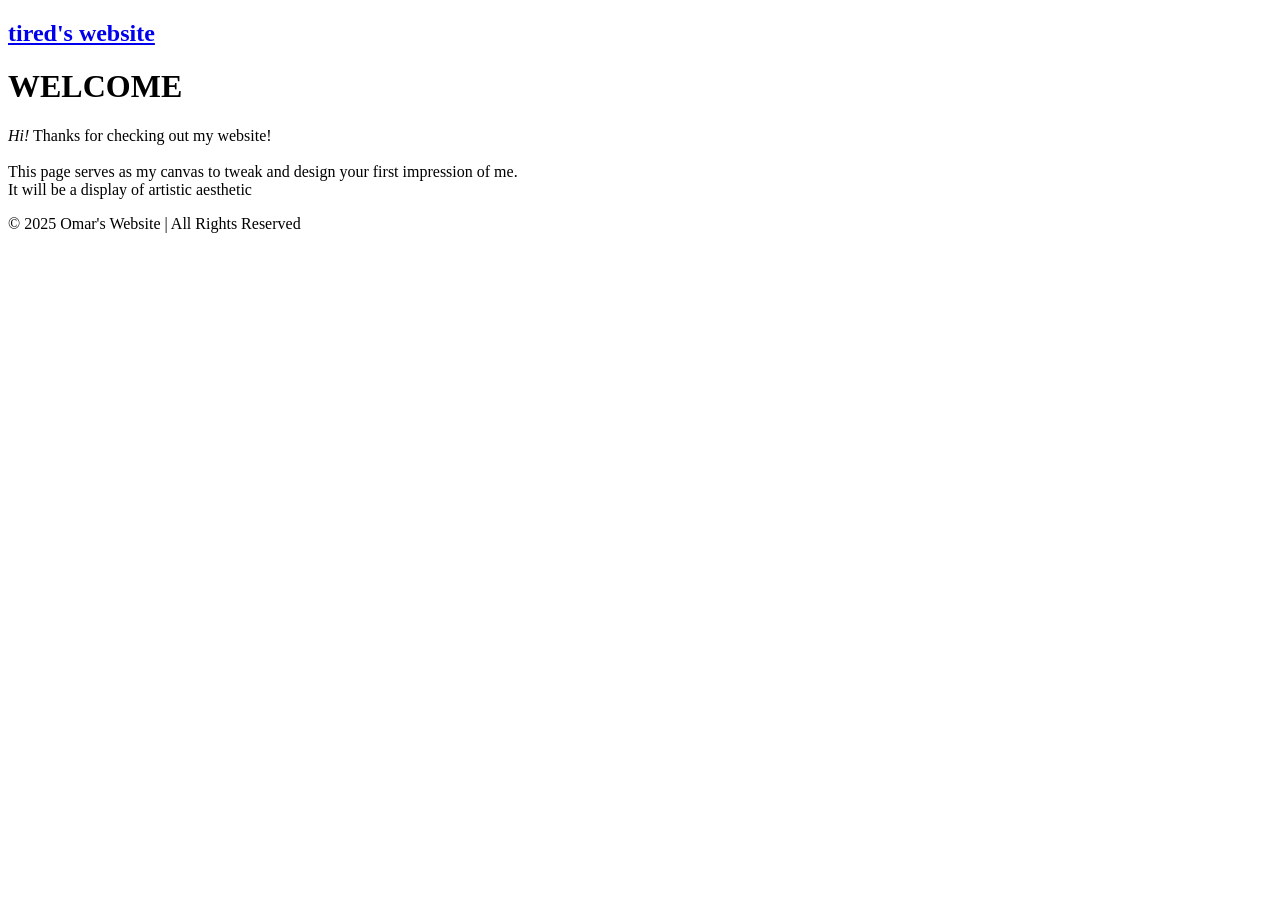
==== index.html @ a3e91f22 "feat: add link to index.html" ====
<!DOCTYPE html>
<html lang="en">
<head>
    <meta charset="UTF-8">
    <meta name="viewport" content="width=device-width, initial-scale=1.0">
    <title>Omar's Website</title>
</head>
<body>
    <nav class="navbar">
        <h1 class="logo">
            <a href="index.html">tired's website</a>
        </h1>
    </nav>
    <main>
        <h1 class="page-title">WELCOME</h1>
        <div class="about">
            <div class="about-image"></div>
            <div class="about-text">
                <p>
                    <em>Hi!</em> Thanks for checking out my website! <br><br>
                    This page serves as my canvas to tweak and design your first impression of me. <br>
                    It will be a display of artistic aesthetic
                </p>
            </div>
        </div>
        <section></section>
        <section></section>
        <section></section>
        <section></section>
        <section></section>
    </main>
    <footer class="footer">
        © 2025 Omar's Website | All Rights Reserved
    </footer>
</body>
</html>
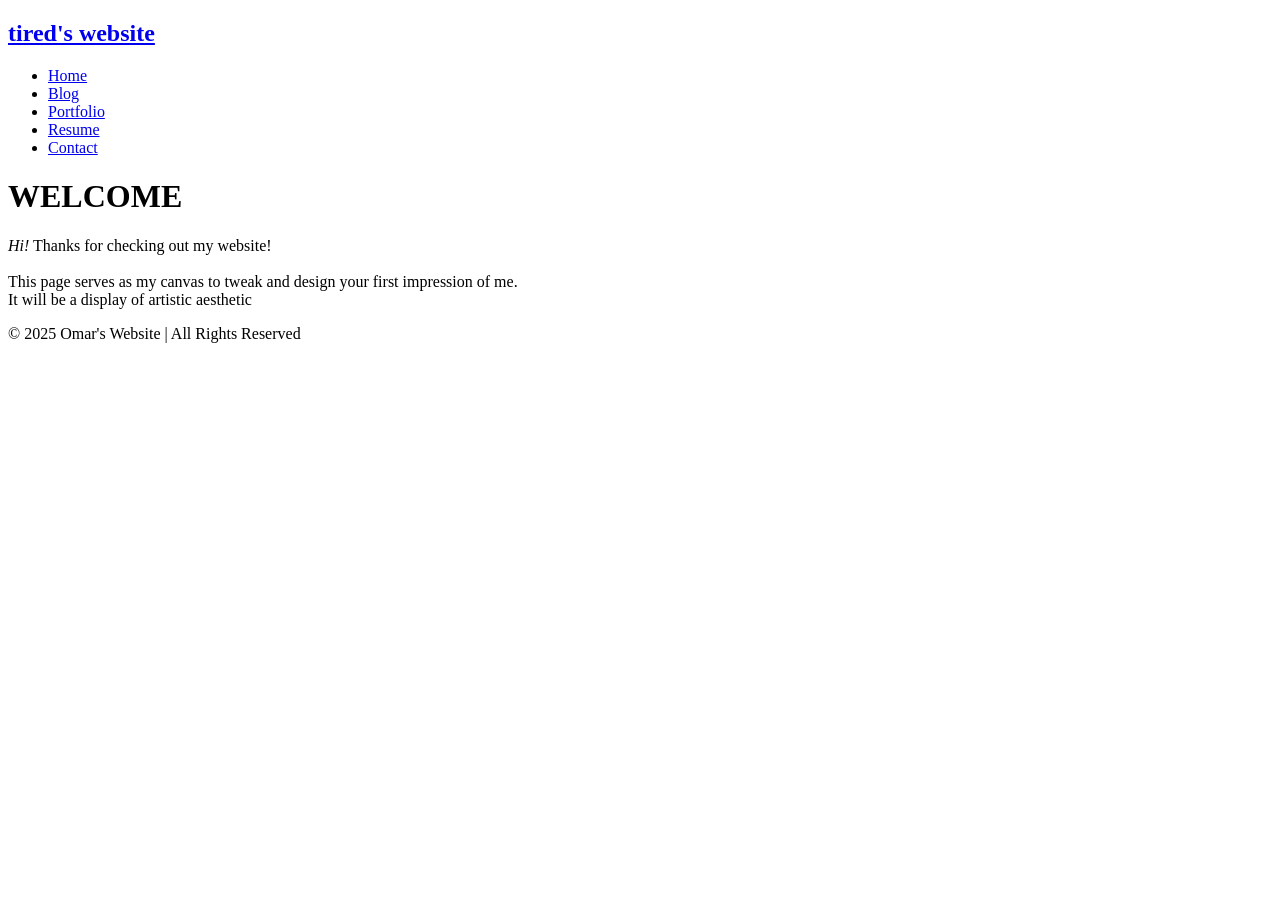
==== commit 4c3fafb3: "feat: add navbar links" ====
--- a/index.html
+++ b/index.html
@@ -10,6 +10,13 @@
         <h1 class="logo">
             <a href="index.html">tired's website</a>
         </h1>
+        <ul class="nav-list">
+            <li><a href="index.html">Home</a></li>
+            <li><a href="blog.html">Blog</a></li>
+            <li><a href="portfolio.html">Portfolio</a></li>
+            <li><a href="resume.html">Resume</a></li>
+            <li><a href="contact.html">Contact</a></li>
+        </ul>
     </nav>
     <main>
         <h1 class="page-title">WELCOME</h1>
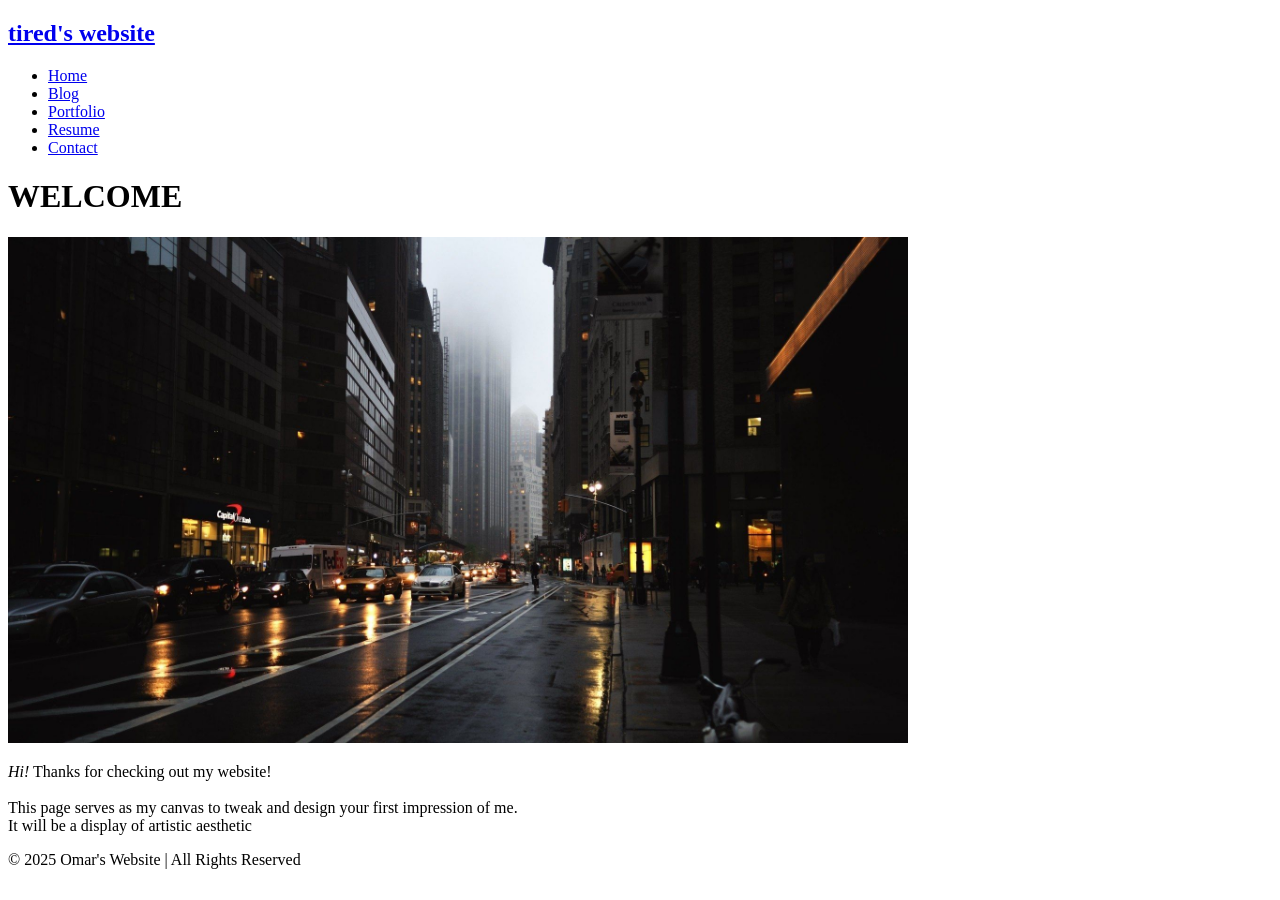
==== commit 82732632: "feat: added image" ====
--- a/index.html
+++ b/index.html
@@ -21,7 +21,9 @@
     <main>
         <h1 class="page-title">WELCOME</h1>
         <div class="about">
-            <div class="about-image"></div>
+            <div class="about-image">
+                <img src="images/about.jpg" alt="city wallpaper image" width="900">
+            </div>
             <div class="about-text">
                 <p>
                     <em>Hi!</em> Thanks for checking out my website! <br><br>
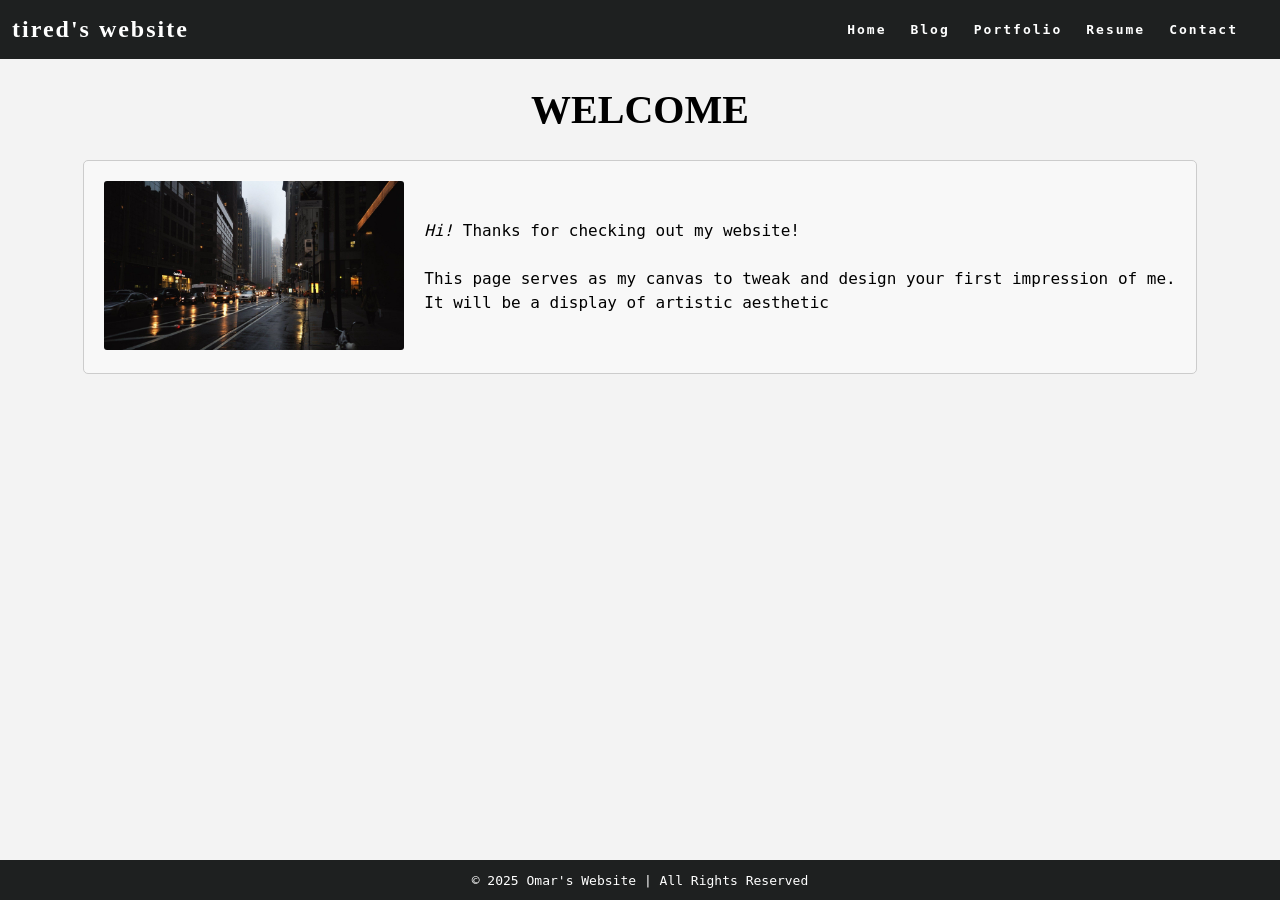
==== commit 7e2c5725: "feat: add CSS styling" ====
--- a/index.html
+++ b/index.html
@@ -4,6 +4,7 @@
     <meta charset="UTF-8">
     <meta name="viewport" content="width=device-width, initial-scale=1.0">
     <title>Omar's Website</title>
+    <link rel="stylesheet" href="styles.css">
 </head>
 <body>
     <nav class="navbar">
@@ -22,7 +23,7 @@
         <h1 class="page-title">WELCOME</h1>
         <div class="about">
             <div class="about-image">
-                <img src="images/about.jpg" alt="city wallpaper image" width="900">
+                <img src="src/about.jpg" alt="city wallpaper image" width="900">
             </div>
             <div class="about-text">
                 <p>
--- a/styles.css
+++ b/styles.css
@@ -0,0 +1,264 @@
+:root {
+  /* variables */
+  --cg-black: rgb(30, 32, 32);
+  --cg-blue: rgb(36, 94, 255);
+  --cg-grey: rgb(243, 243, 243);
+  --cg-white: rgb(255, 255, 255);
+}
+
+html {
+  height: 100%;
+}
+
+body {
+  background: var(--cg-grey);
+  position: relative;
+  min-height: 100vh;
+  padding: 0;
+  margin: 0;
+  font-family: monospace;
+}
+
+/* CSS for navigation */
+
+.navbar {
+  position: -webkit-sticky;
+  position: sticky;
+  top: 0;
+  width: 100%;
+  height: 7%;
+  z-index: 10;
+
+  display: flex;
+  justify-content: space-between;
+  align-items: center;
+  text-align: center;
+
+  background-color: var(--cg-black);
+  color: var(--cg-white);
+  padding: 0px 0px;
+
+  /* Debug border */
+  /* border: solid red; */
+}
+
+.nav-list {
+  display: flex;
+  flex-direction: row;
+  position: relative;
+  right: 30px;
+  list-style: none;
+
+  /* Debug border */
+  /* border: solid blue; */
+}
+
+.navbar a {
+  color: var(--cg-white);
+  font-weight: bold;
+  margin: 0 12px;
+  text-decoration: none;
+  letter-spacing: 2px;
+
+  font-family: monospace;
+}
+
+.navbar a:hover {
+  color: var(--cg-blue);
+  text-decoration: underline;
+}
+
+.navbar a:active {
+  color: var(--cg-blue);
+}
+
+.logo a {
+  font-family: Georgia;
+}
+
+.logo a:hover {
+  text-decoration: None;
+}
+
+main {
+  padding: 0 20px 40px 20px;
+  display: flex;
+  flex-direction: column;
+  justify-content: center;
+  align-items: center;
+}
+
+.page-title {
+  display: flex;
+  justify-content: center;
+  font-size: 40px;
+  font-family: Georgia;
+}
+
+/* CSS for portfolio grid */
+
+.project {
+  display: flex;
+  flex-direction: row;
+  max-width: 100%;
+  margin: 1em 0 2em 0;
+
+  /* Debug border */
+  /* border: 2px solid blue; */
+}
+
+.item-link {
+  width: 70%;
+
+  /* Debug border */
+  /* border: 2px solid red; */
+}
+
+.project-image {
+  object-fit: cover;
+  width: 100%;
+  height: 500px;
+  flex-basis: 50px;
+  flex-grow: 2;
+
+  /* Debug border */
+  /* border: 2px solid black; */
+}
+
+.project-details {
+  display: flex;
+  background-color: var(--cg-white);
+  width: 30%;
+  height: 500px;
+  flex-shrink: 1;
+  padding: 0 20px;
+  margin: 0px;
+  line-height: 1.5;
+  overflow: scroll;
+
+  flex-direction: column;
+  text-align: center;
+  justify-content: center;
+
+  /* Debug border */
+  /* border: 2px solid green; */
+}
+
+.project-details a {
+  color: var(--cg-black);
+  text-decoration: none;
+  font-weight: bold;
+  letter-spacing: 1px;
+}
+
+.project-details a:hover {
+  color: var(--cg-blue);
+  text-decoration: underline;
+}
+
+.project-details {
+  font-weight: lighter;
+}
+
+.project-name {
+  font-weight: bold;
+  font-size: 20px;
+}
+
+/* CSS for home page */
+
+.about {
+  display: flex;
+  align-items: center;
+  justify-content: space-between;
+  padding: 20px;
+  background-color: #f8f8f8;
+  border: 1px solid #ccc;
+  border-radius: 5px;
+  /* box-shadow: 0 0 10px rgba(0, 0, 0, 0.1); */
+}
+
+.about-image img {
+  max-width: 300px;
+  border-radius: 3px;
+  /* box-shadow: 0 0 10px rgba(0, 0, 0, 0.2); */
+}
+
+.about-text {
+  flex: 1;
+  margin-left: 20px;
+}
+
+.about-text h2 {
+  font-size: 24px;
+  margin-bottom: 10px;
+}
+
+.about-text p {
+  font-size: 16px;
+  line-height: 1.5;
+}
+
+/* CSS for resume page */
+
+.button {
+  background-color: var(--cg-black);
+  border: none;
+  color: var(--cg-white);
+
+  font-family: monospace;
+
+  padding: 5px 7px;
+  text-align: center;
+
+  border-radius: 2px;
+}
+
+.button:hover {
+  background-color: var(--cg-blue);
+}
+
+.resume h2 {
+  font-family: Georgia;
+}
+
+/* CSS for contact form */
+
+label {
+  display: block;
+  margin-bottom: 8px;
+  font-family: Georgia;
+  font-weight: bold;
+}
+
+input[type="text"],
+input[type="email"],
+textarea {
+  width: 100%;
+  padding: 10px;
+  margin-bottom: 15px;
+  border: 1px solid #ccc;
+  border-radius: 4px;
+  font-size: 16px;
+  resize: none;
+}
+
+/* Add some spacing to the form */
+form {
+  width: 500px;
+  margin: 0 auto;
+}
+
+/* CSS for footer */
+
+.footer {
+  display: flex;
+  justify-content: center;
+  align-items: center;
+  background-color: var(--cg-black);
+  color: var(--cg-white);
+  position: absolute;
+  bottom: 0;
+  width: 100%;
+  height: 2.5rem;
+}
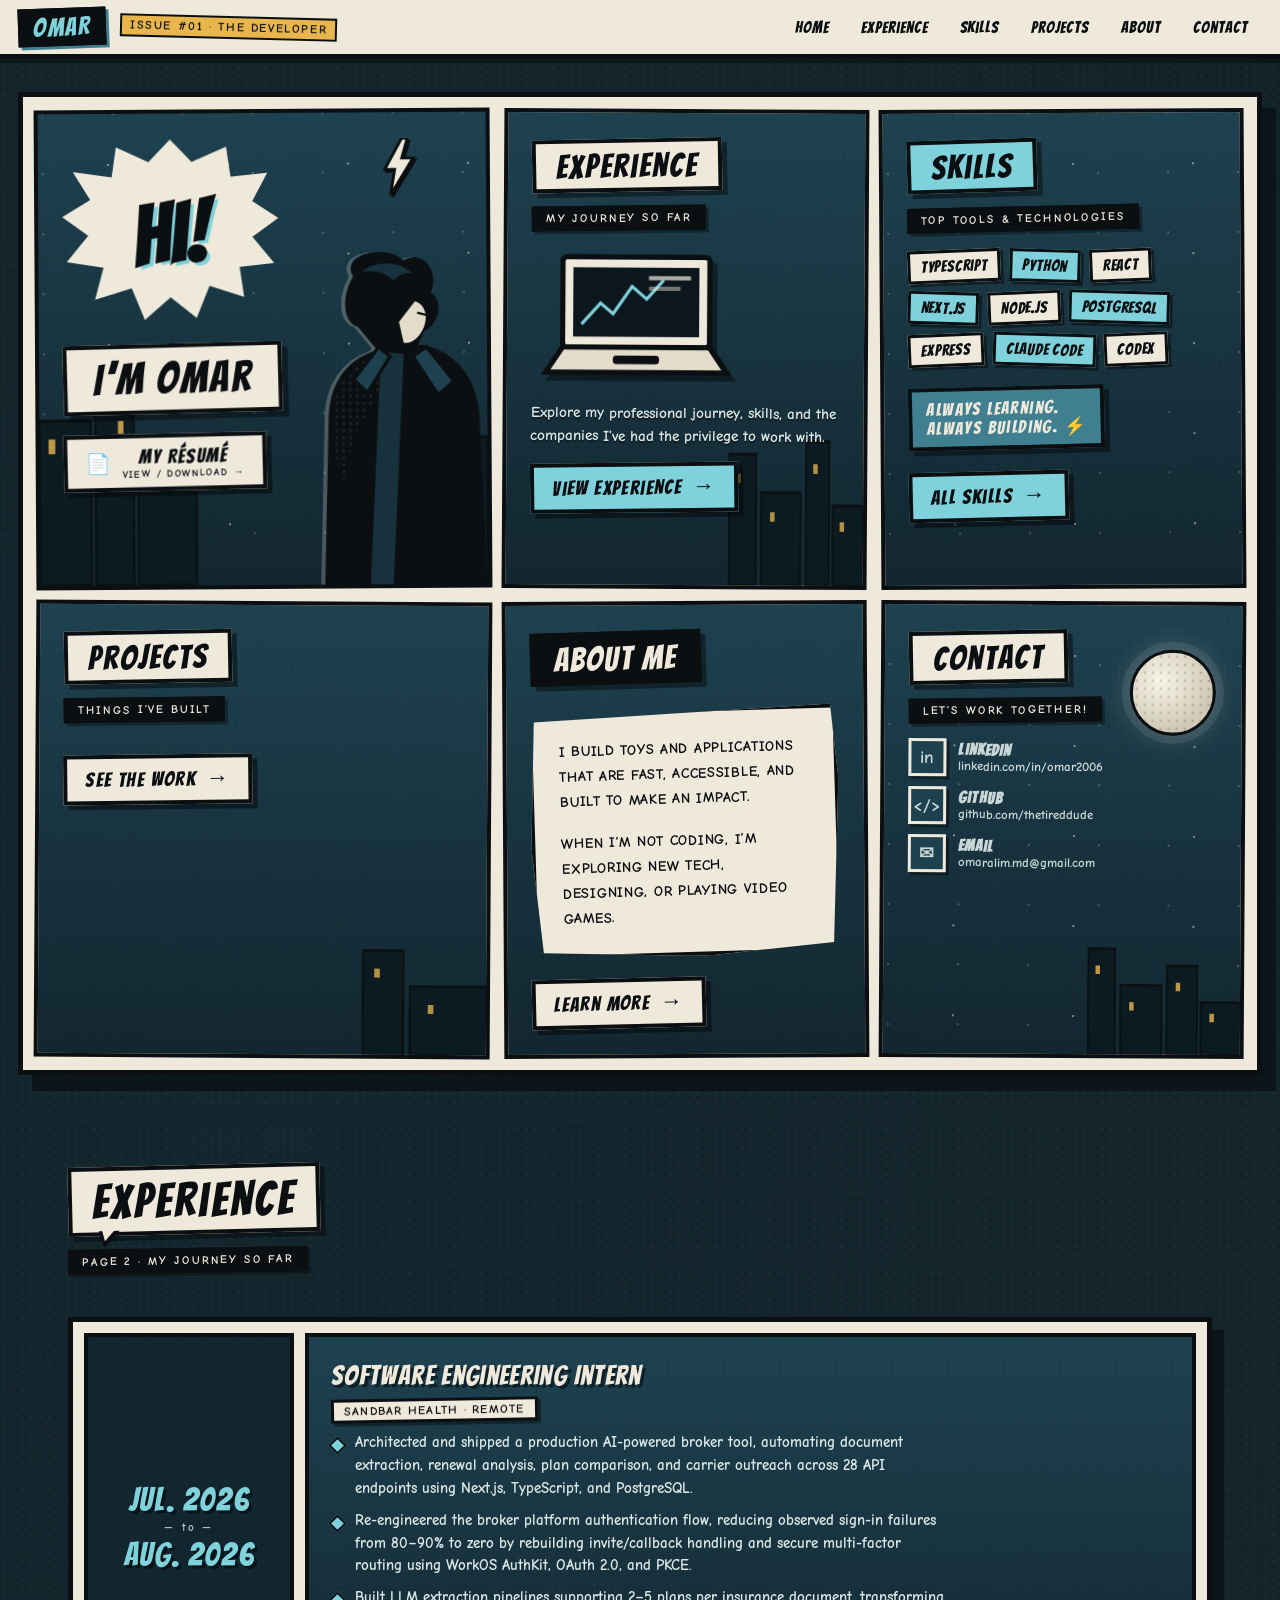
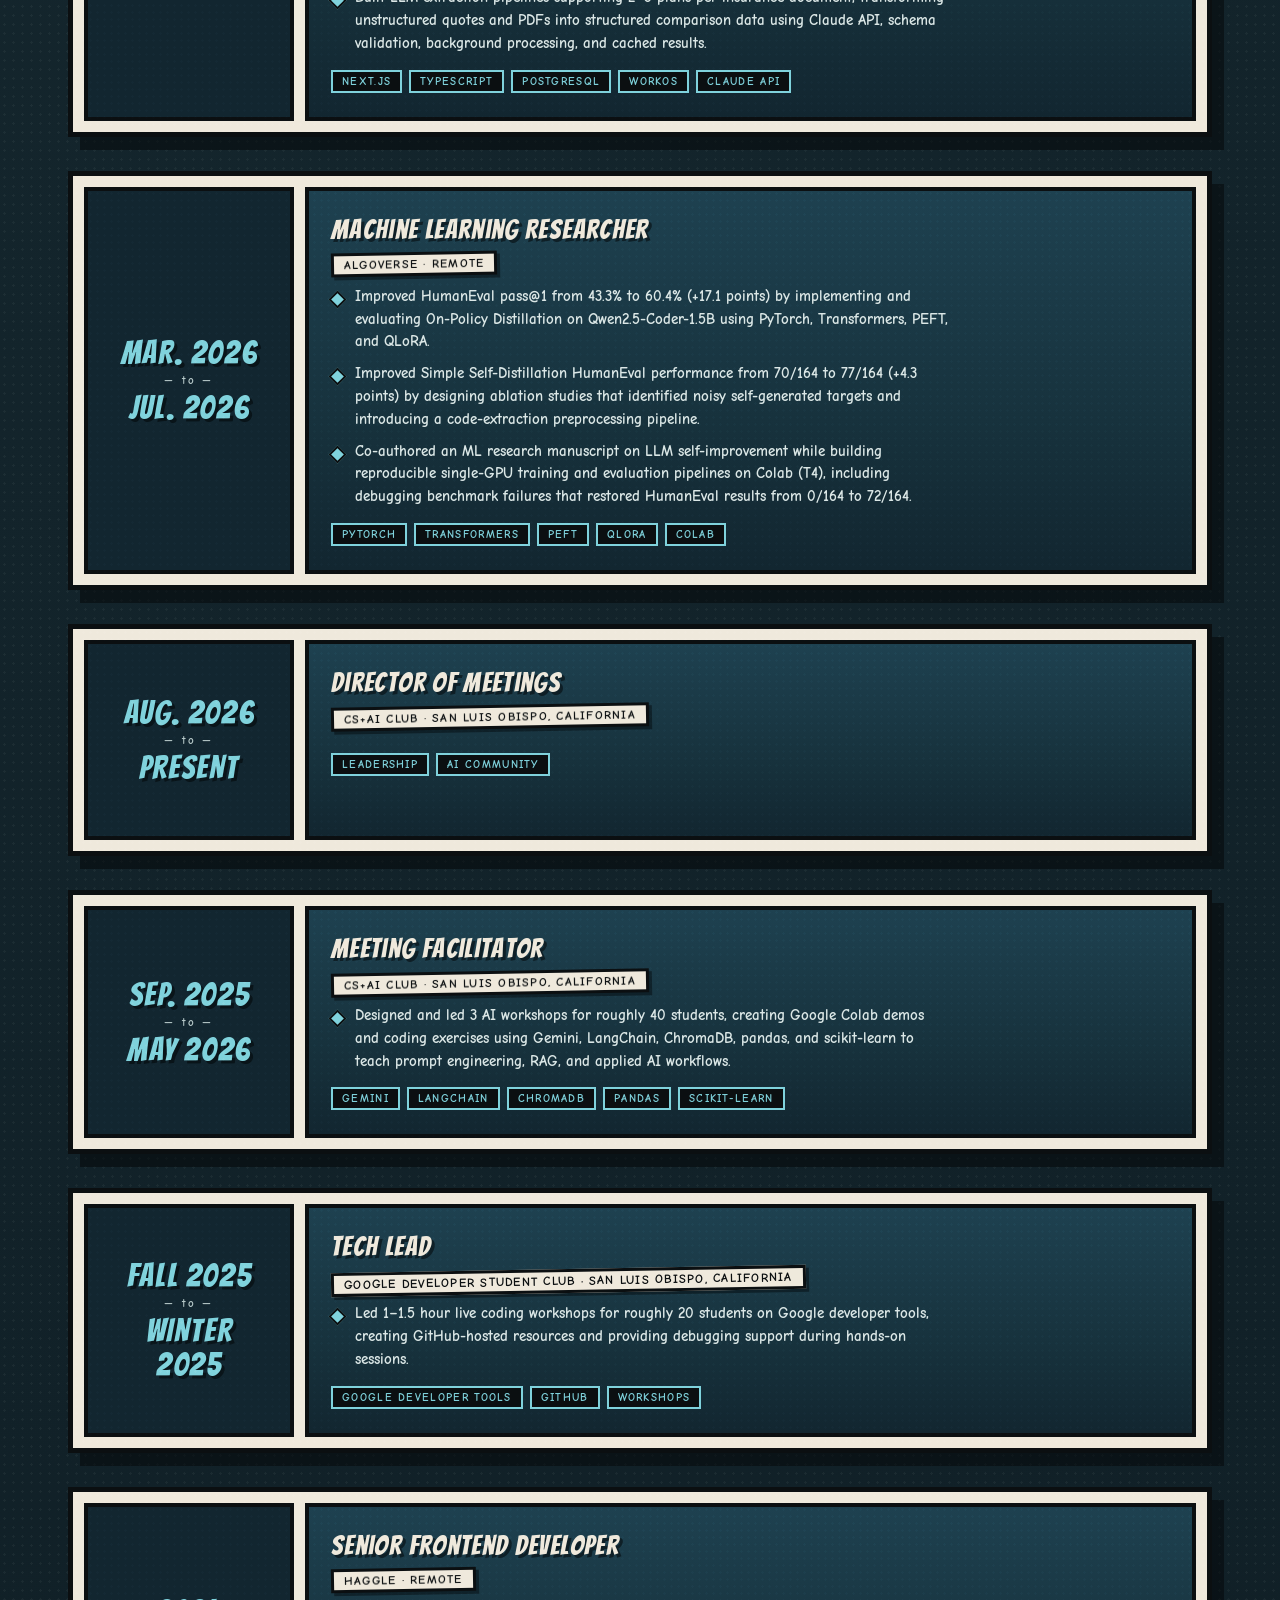
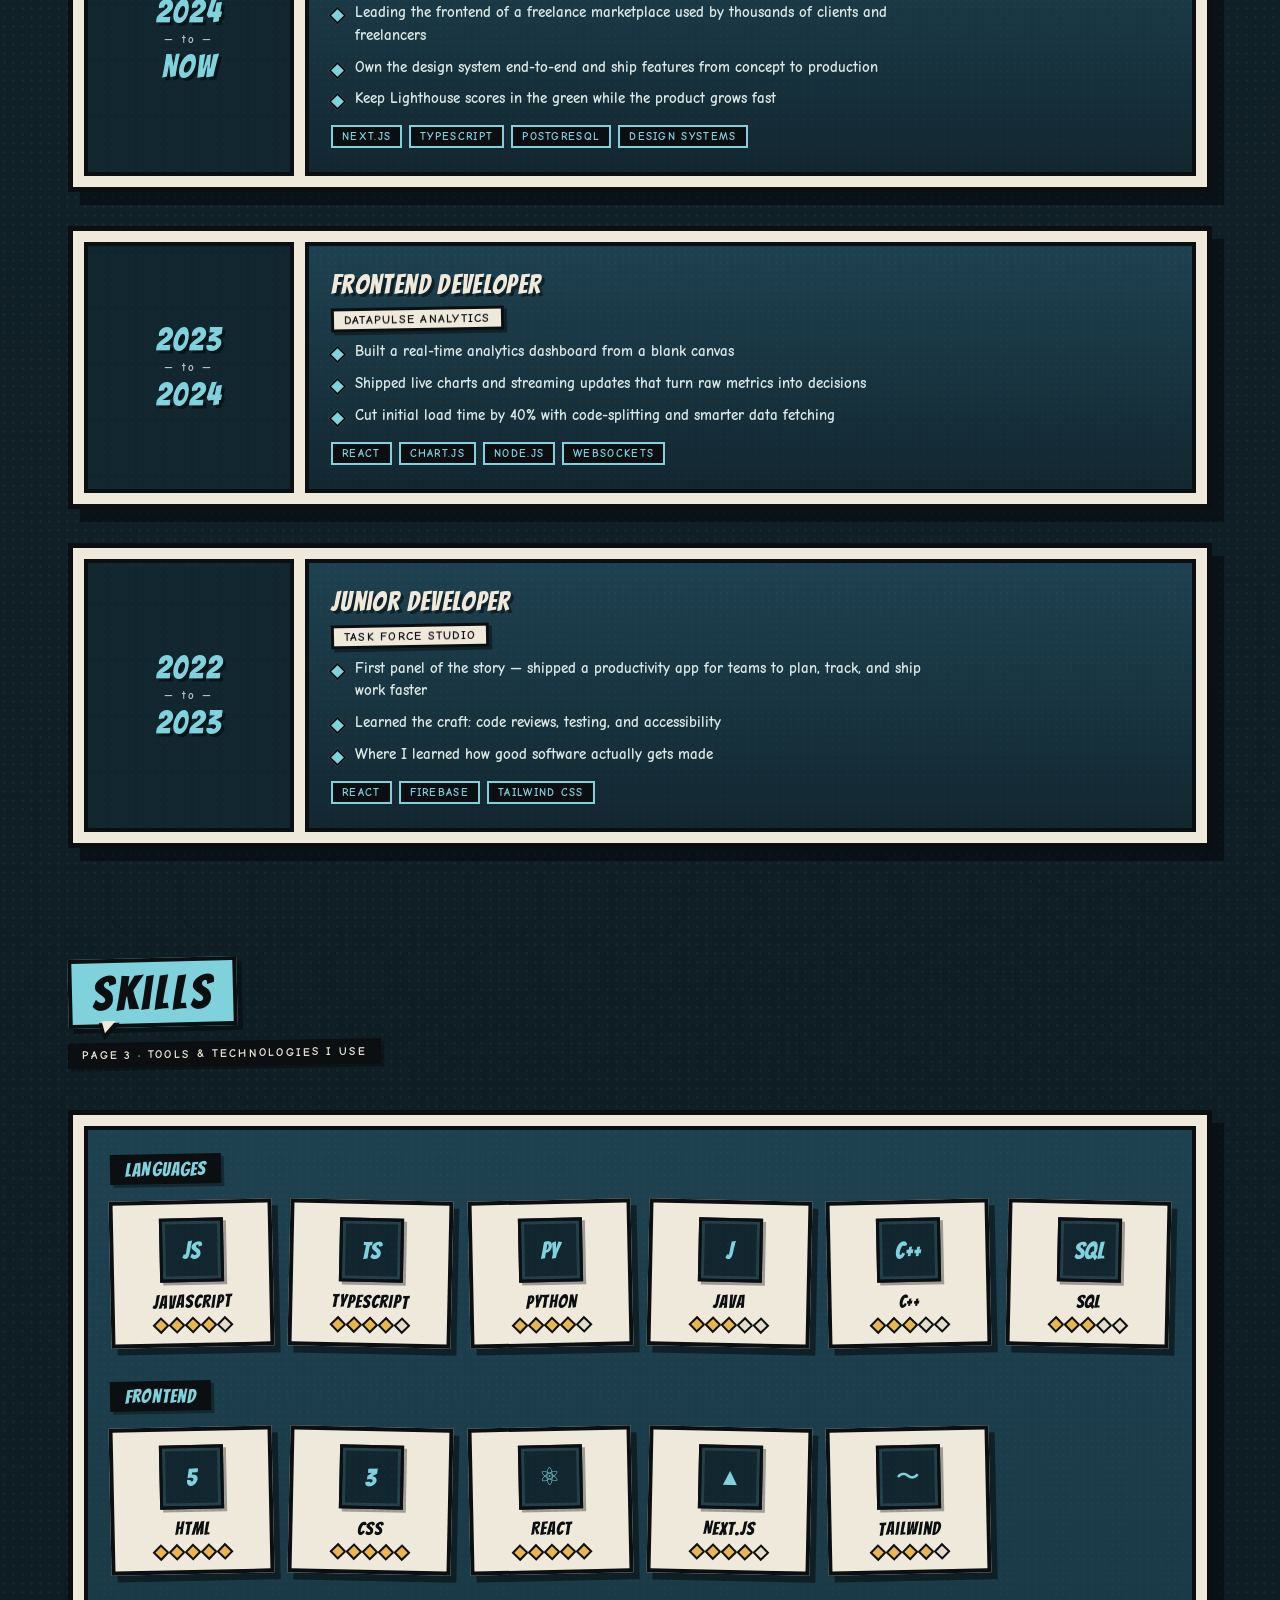
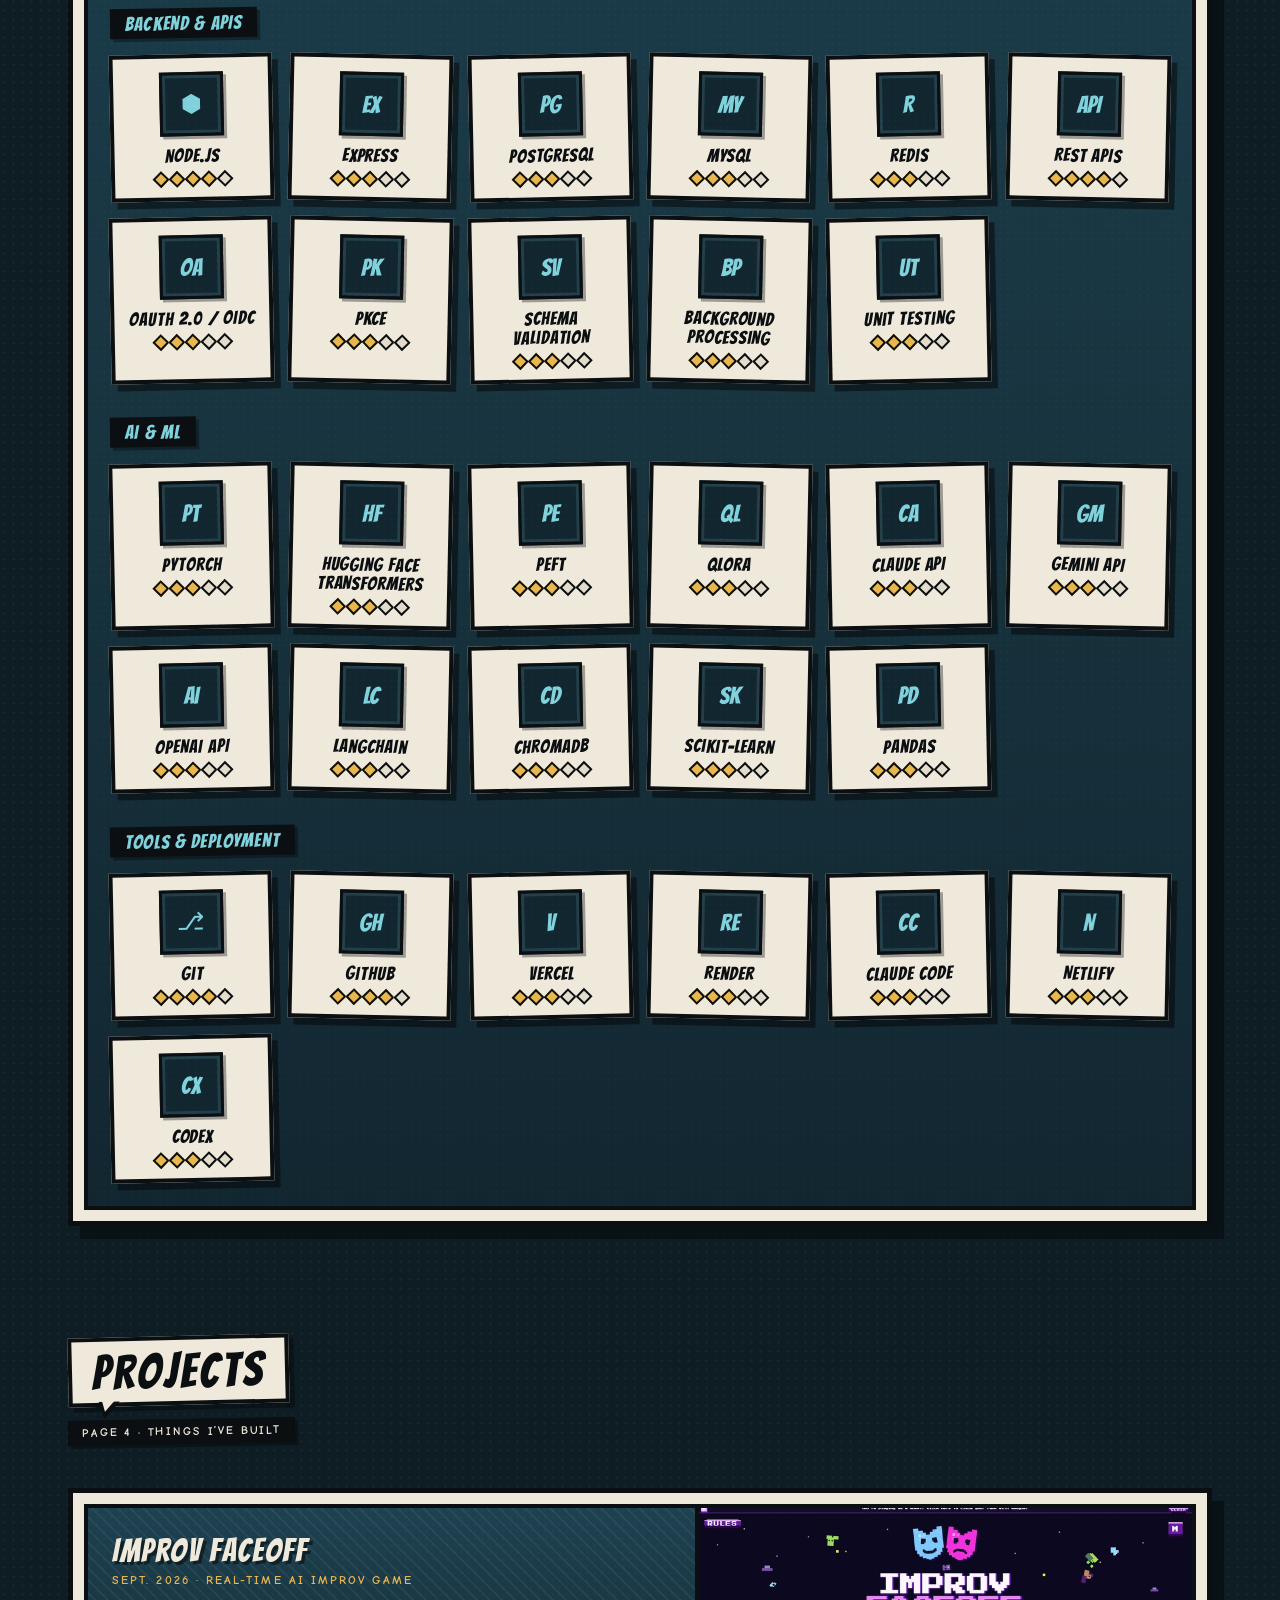
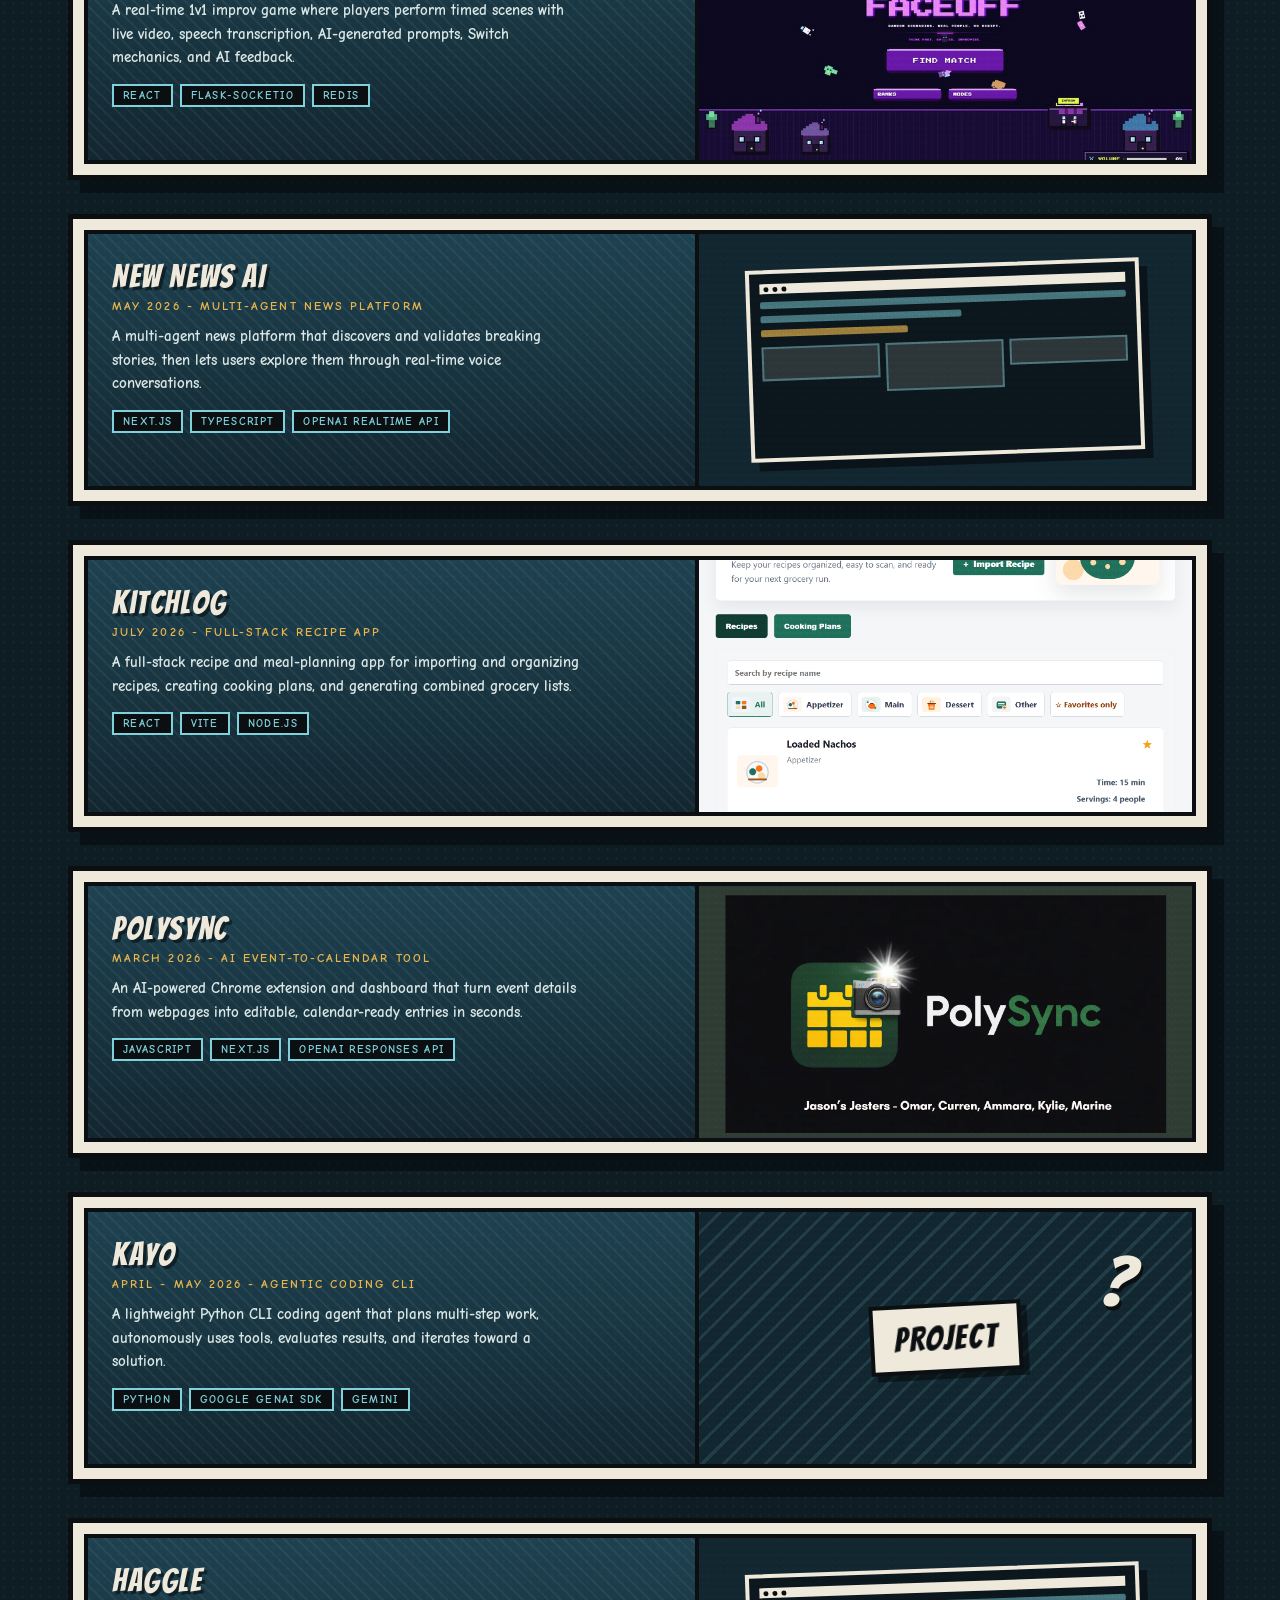
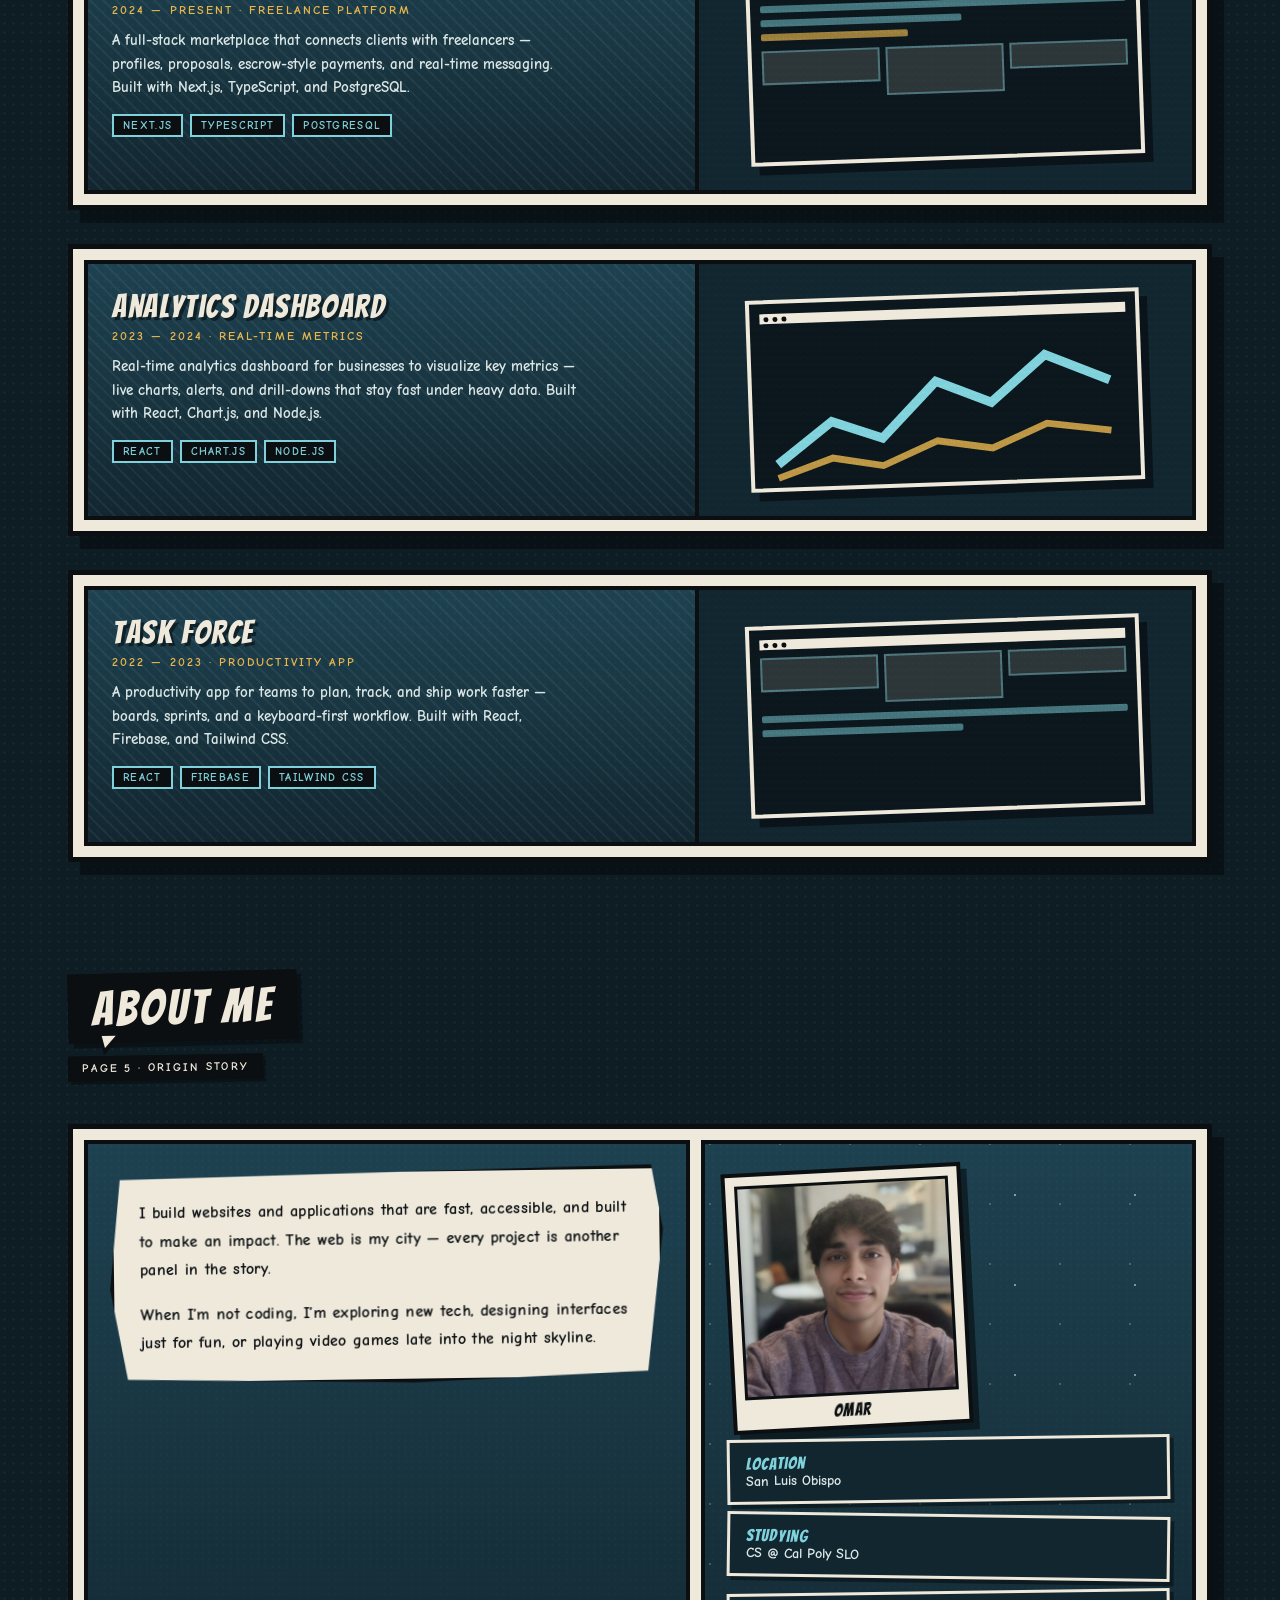
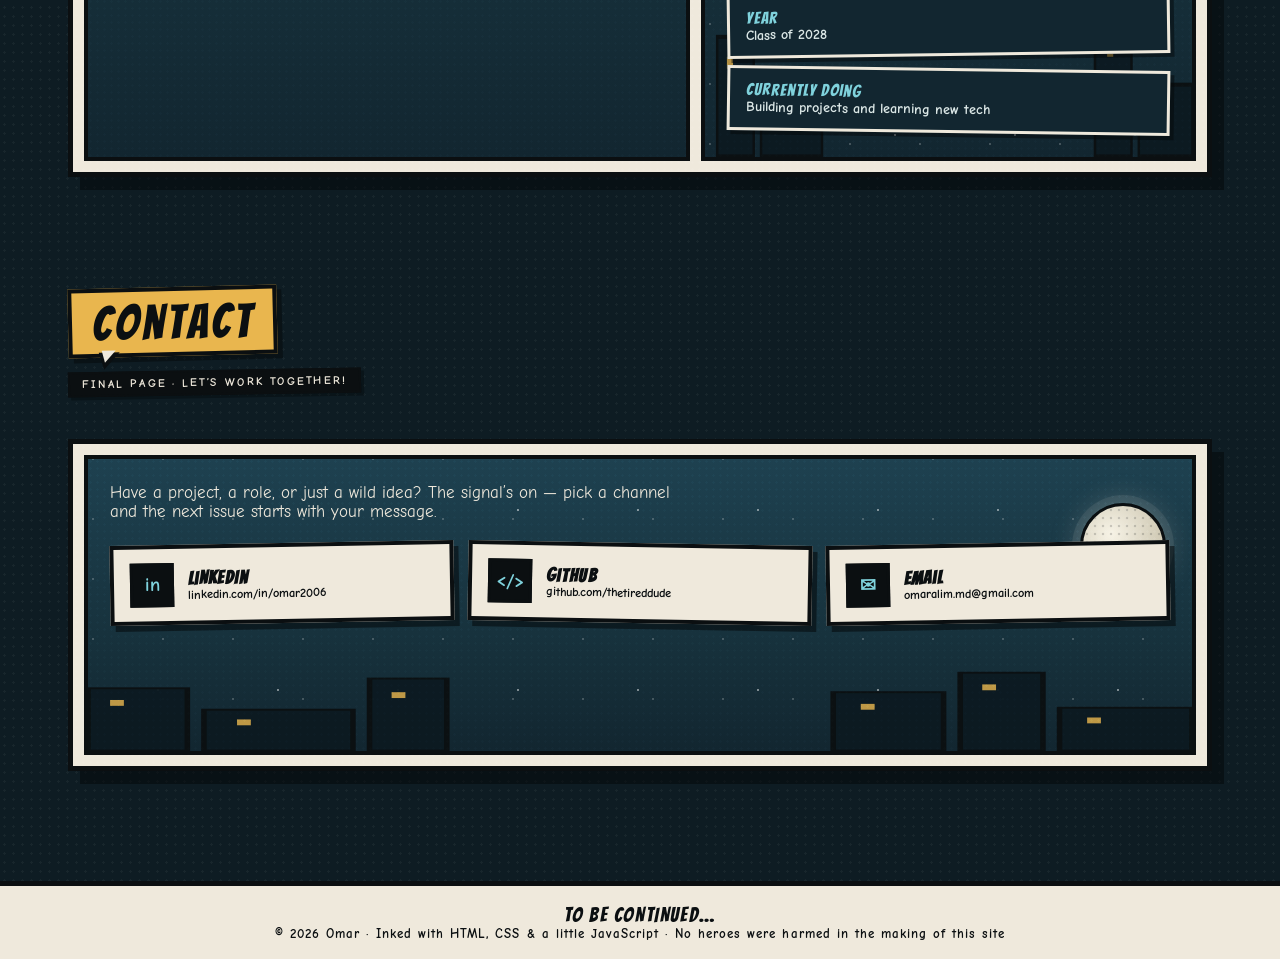
==== commit d7a5bd5b: "feat: overhaul portfolio website" ====
--- a/index.html
+++ b/index.html
@@ -1,46 +1,327 @@
 <!DOCTYPE html>
 <html lang="en">
 <head>
-    <meta charset="UTF-8">
-    <meta name="viewport" content="width=device-width, initial-scale=1.0">
-    <title>Omar's Website</title>
-    <link rel="stylesheet" href="styles.css">
+<meta charset="UTF-8">
+<meta name="viewport" content="width=device-width, initial-scale=1.0">
+<title>OMAR — Issue #01: The Developer</title>
+<link rel="preconnect" href="https://fonts.googleapis.com">
+<link rel="preconnect" href="https://fonts.gstatic.com" crossorigin>
+<link href="https://fonts.googleapis.com/css2?family=Bangers&family=Comic+Neue:ital,wght@0,400;0,700;1,400&display=swap" rel="stylesheet">
+  <link rel="stylesheet" href="css/styles.css">
 </head>
 <body>
-    <nav class="navbar">
-        <h1 class="logo">
-            <a href="index.html">tired's website</a>
-        </h1>
-        <ul class="nav-list">
-            <li><a href="index.html">Home</a></li>
-            <li><a href="blog.html">Blog</a></li>
-            <li><a href="portfolio.html">Portfolio</a></li>
-            <li><a href="resume.html">Resume</a></li>
-            <li><a href="contact.html">Contact</a></li>
-        </ul>
-    </nav>
-    <main>
-        <h1 class="page-title">WELCOME</h1>
-        <div class="about">
-            <div class="about-image">
-                <img src="src/about.jpg" alt="city wallpaper image" width="900">
-            </div>
-            <div class="about-text">
-                <p>
-                    <em>Hi!</em> Thanks for checking out my website! <br><br>
-                    This page serves as my canvas to tweak and design your first impression of me. <br>
-                    It will be a display of artistic aesthetic
-                </p>
-            </div>
+
+<!-- ================= MASTHEAD ================= -->
+<header class="masthead">
+  <span class="logo">OMAR</span>
+  <span class="issue">Issue #01 · The Developer</span>
+  <nav aria-label="Sections">
+    <a href="#home">Home</a>
+    <a href="#experience">Experience</a>
+    <a href="#skills">Skills</a>
+    <a href="#projects">Projects</a>
+    <a href="#about">About</a>
+    <a href="#contact">Contact</a>
+  </nav>
+</header>
+
+<!-- ================= COVER GRID ================= -->
+<main>
+<section class="cover" id="home" aria-label="Cover">
+  <div class="cover-board">
+
+    <!-- HERO PANEL -->
+    <article class="panel hero halftone">
+      <div class="stars"></div>
+      <span class="sfx" style="top:14px;right:120px">ZAP!</span>
+      <span class="bolt" style="top:26px;right:70px" aria-hidden="true">
+        <svg viewBox="0 0 24 40"><path d="M14 0 2 22h7L6 40 22 14h-8L18 0z" fill="currentColor" stroke="#0b0f11" stroke-width="2"/></svg>
+      </span>
+      <div class="burst"><span>HI!</span></div>
+      <br>
+      <div class="nameplate">I’m Omar</div>
+      <br>
+      <button class="btn" style="margin-top:20px" type="button" id="resume-button">
+        <span>📄</span>
+        <span>My Résumé<small>view / download →</small></span>
+      </button>
+      <div class="figure" aria-hidden="true">
+        <!-- noir figure silhouette -->
+        <svg viewBox="0 0 220 300">
+          <defs>
+            <pattern id="ht" width="6" height="6" patternUnits="userSpaceOnUse">
+              <circle cx="3" cy="3" r="1" fill="rgba(239,233,220,.16)"/>
+            </pattern>
+          </defs>
+          <!-- hair -->
+          <path d="M96 30 C84 8 128 2 140 16 C158 6 172 26 164 44 C176 52 170 74 158 78 L150 96 118 96 100 74 C86 70 86 46 96 30z" fill="#0b0f11"/>
+          <path d="M104 26 c10 -10 34 -10 44 2 -6 -2 -12 0 -16 6 -8 -8 -20 -10 -28 -8z" fill="#17323d"/>
+          <!-- face sliver -->
+          <path d="M150 52 c8 2 12 12 8 22 -4 10 -12 16 -18 14 l-4 -18z" fill="#e4dccb"/>
+          <path d="M152 62 l8 2" stroke="#0b0f11" stroke-width="2"/>
+          <!-- coat -->
+          <path d="M70 300 L74 150 C76 118 96 96 128 92 L156 90 C186 96 204 120 206 152 L212 300z" fill="#0b0f11"/>
+          <path d="M120 96 L110 300 130 300 140 98z" fill="#17323d"/>
+          <path d="M76 150 C80 122 98 102 124 96 L118 130 96 170 84 220z" fill="url(#ht)"/>
+          <!-- collar -->
+          <path d="M118 92 L96 120 108 132 128 100z" fill="#1e4150" stroke="#0b0f11" stroke-width="3"/>
+          <path d="M160 92 L184 122 170 134 148 100z" fill="#1e4150" stroke="#0b0f11" stroke-width="3"/>
+        </svg>
+      </div>
+      <div class="sky" aria-hidden="true">
+        <svg viewBox="0 0 400 160" preserveAspectRatio="none">
+          <g fill="#0c1a21" stroke="#0b0f11" stroke-width="2">
+            <rect x="0" y="70" width="46" height="90"/><rect x="50" y="40" width="34" height="120"/>
+            <rect x="88" y="86" width="52" height="74"/><rect x="304" y="52" width="40" height="108"/>
+            <rect x="348" y="80" width="52" height="80"/>
+          </g>
+          <g fill="#e9b64e" opacity=".85">
+            <rect x="8" y="80" width="6" height="8"/><rect x="24" y="96" width="6" height="8"/>
+            <rect x="58" y="52" width="5" height="7"/><rect x="70" y="70" width="5" height="7"/>
+            <rect x="98" y="96" width="6" height="8"/><rect x="316" y="64" width="5" height="7"/>
+            <rect x="328" y="90" width="5" height="7"/><rect x="360" y="92" width="6" height="8"/>
+          </g>
+        </svg>
+      </div>
+    </article>
+
+    <!-- EXPERIENCE PANEL -->
+    <article class="panel halftone hatch">
+      <span class="sfx" style="top:10px;right:14px;font-size:1.7rem">WHAM!</span>
+      <a class="bubble plain" href="#experience" style="text-decoration:none;color:var(--ink)">Experience</a>
+      <br><span class="kicker">My journey so far</span>
+      <div class="doodle" aria-hidden="true">
+        <svg viewBox="0 0 200 130">
+          <rect x="30" y="8" width="140" height="86" rx="4" fill="#efe9dc" stroke="#0b0f11" stroke-width="5"/>
+          <rect x="40" y="18" width="120" height="66" fill="#0c171d"/>
+          <polyline points="48,72 66,52 78,62 96,36 110,48 126,30" fill="none" stroke="#7fd2dc" stroke-width="3"/>
+          <rect x="112" y="26" width="40" height="4" fill="#efe9dc" opacity=".7"/>
+          <rect x="112" y="36" width="30" height="4" fill="#efe9dc" opacity=".45"/>
+          <path d="M14 118 L30 94 h140 l16 24z" fill="#e4dccb" stroke="#0b0f11" stroke-width="5"/>
+          <rect x="78" y="102" width="44" height="8" rx="3" fill="#0b0f11"/>
+        </svg>
+      </div>
+      <p class="copy">Explore my professional journey, skills, and the companies I’ve had the privilege to work with.</p>
+      <a class="btn teal" href="#experience" style="margin-top:14px">View Experience <span class="arrow">→</span></a>
+      <div class="sky" style="height:34%" aria-hidden="true">
+        <svg viewBox="0 0 400 100" preserveAspectRatio="none">
+          <g fill="#0c1a21" stroke="#0b0f11" stroke-width="2">
+            <rect x="250" y="18" width="30" height="82"/><rect x="286" y="42" width="44" height="58"/>
+            <rect x="336" y="10" width="26" height="90"/><rect x="366" y="50" width="34" height="50"/>
+          </g>
+          <g fill="#e9b64e" opacity=".8">
+            <rect x="258" y="30" width="5" height="6"/><rect x="296" y="54" width="5" height="6"/>
+            <rect x="344" y="24" width="5" height="6"/><rect x="374" y="60" width="5" height="6"/>
+          </g>
+        </svg>
+      </div>
+    </article>
+
+    <!-- SKILLS PANEL -->
+    <article class="panel halftone">
+      <div class="stars"></div>
+      <span class="sfx" style="bottom:16px;right:16px;font-size:1.7rem">POW!</span>
+      <a class="bubble plain" href="#skills" style="text-decoration:none;color:var(--ink);background:var(--cyan)">Skills</a>
+      <br><span class="kicker">Top Tools &amp; Technologies</span>
+      <div class="chips" id="featured-skills-list" aria-label="Featured skill list"></div>
+      <div class="motto">Always learning.<br>Always building. ⚡</div>
+      <a class="btn teal" href="#skills" style="margin-top:22px">All Skills <span class="arrow">→</span></a>
+    </article>
+
+    <!-- PROJECTS PANEL -->
+    <article class="panel halftone hatch">
+      <span class="sfx" style="top:12px;right:16px;font-size:1.7rem">BAM!</span>
+      <a class="bubble plain" href="#projects" style="text-decoration:none;color:var(--ink)">Projects</a>
+      <br><span class="kicker">Things I’ve built</span>
+      <ol class="mini-timeline" id="featured-projects-list"></ol>
+      <a class="btn" href="#projects" style="margin-top:16px">See the work <span class="arrow">→</span></a>
+      <div class="sky" style="height:30%" aria-hidden="true">
+        <svg viewBox="0 0 400 90" preserveAspectRatio="none">
+          <g fill="#0c1a21" stroke="#0b0f11" stroke-width="2">
+            <rect x="290" y="20" width="36" height="70"/><rect x="332" y="44" width="68" height="46"/>
+          </g>
+          <g fill="#e9b64e" opacity=".8"><rect x="300" y="32" width="5" height="6"/><rect x="348" y="56" width="5" height="6"/></g>
+        </svg>
+      </div>
+    </article>
+
+    <!-- ABOUT PANEL -->
+    <article class="panel halftone">
+      <span class="sfx" style="top:12px;left:18px;font-size:1.7rem">ZOOM!</span>
+      <a class="bubble plain" href="#about" style="text-decoration:none;color:var(--paper);background:var(--ink)">About Me</a>
+      <div class="notebox" style="margin-top:24px;transform:rotate(-1.4deg)" id="about-abstract"></div>
+      <a class="btn" href="#about" style="margin-top:22px">Learn More <span class="arrow">→</span></a>
+    </article>
+
+    <!-- CONTACT PANEL -->
+    <article class="panel halftone">
+      <div class="stars"></div>
+      <div class="moon" aria-hidden="true"></div>
+      <span class="sfx" style="bottom:18px;right:20px;font-size:1.7rem">RING!</span>
+      <a class="bubble plain" href="#contact" style="text-decoration:none;color:var(--ink)">Contact</a>
+      <br><span class="kicker">Let’s work together!</span>
+      <div class="c-rows" id="cover-contact-links" aria-label="Contact links"></div>
+      <div class="sky" style="height:28%" aria-hidden="true">
+        <svg viewBox="0 0 400 90" preserveAspectRatio="none">
+          <g fill="#0c1a21" stroke="#0b0f11" stroke-width="2">
+            <rect x="230" y="14" width="30" height="76"/><rect x="266" y="40" width="46" height="50"/>
+            <rect x="318" y="26" width="34" height="64"/><rect x="356" y="52" width="44" height="38"/>
+          </g>
+          <g fill="#e9b64e" opacity=".85">
+            <rect x="238" y="26" width="5" height="6"/><rect x="276" y="52" width="5" height="6"/>
+            <rect x="328" y="38" width="5" height="6"/><rect x="366" y="60" width="5" height="6"/>
+          </g>
+        </svg>
+      </div>
+    </article>
+
+  </div>
+</section>
+
+<!-- ================= EXPERIENCE ================= -->
+<span class="pagejump" id="experience"></span>
+<section class="section" aria-labelledby="xp-h">
+  <div class="section-head reveal">
+    <span class="bubble" id="xp-h">Experience</span>
+    <br><span class="kicker">Page 2 · My journey so far</span>
+  </div>
+  <div id="experience-list" aria-live="polite"></div>
+</section><!-- ================= SKILLS ================= -->
+<span class="pagejump" id="skills"></span>
+<section class="section" aria-labelledby="sk-h">
+  <div class="section-head reveal">
+    <span class="bubble" id="sk-h" style="background:var(--cyan)">Skills</span>
+    <br><span class="kicker">Page 3 · Tools &amp; technologies I use</span>
+  </div>
+  <div class="strip reveal halftone" style="grid-template-columns:1fr">
+    <span class="sfx" style="top:-18px;left:28px">ZAP!</span>
+    <div class="cell hatch" id="skills-list" aria-live="polite"></div>
+  </div>
+</section>
+<!-- ================= PROJECTS ================= -->
+<span class="pagejump" id="projects"></span>
+<section class="section" aria-labelledby="pr-h">
+  <div class="section-head reveal">
+    <span class="bubble" id="pr-h">Projects</span>
+    <br><span class="kicker">Page 4 · Things I’ve built</span>
+  </div>
+  <div id="projects-list" aria-live="polite"></div>
+</section><!-- ================= ABOUT ================= -->
+<span class="pagejump" id="about"></span>
+<section class="section" aria-labelledby="ab-h">
+  <div class="section-head reveal">
+    <span class="bubble" id="ab-h" style="background:var(--ink);color:var(--paper)">About Me</span>
+    <br><span class="kicker">Page 5 · Origin story</span>
+  </div>
+
+  <div class="strip about-grid reveal halftone">
+    <span class="sfx" style="top:-18px;left:28px">ZOOM!</span>
+    <div class="cell hatch">
+      <div class="notebox" id="about-description"></div>
+    </div>
+    <div class="cell">
+      <div class="stars"></div>
+      <div class="about-photo">
+        <div class="frame"><img src="assets/images/headshot.jpg" alt="Omar"></div>
+        <span class="cap">OMAR</span>
+      </div>
+      <!-- <span class="photo-note">📷 Placeholder — swap in your photo</span> -->
+      <ul class="facts" id="about-details"></ul>
+      <div class="sky" style="height:26%" aria-hidden="true">
+        <svg viewBox="0 0 400 80" preserveAspectRatio="none">
+          <g fill="#0c1a21" stroke="#0b0f11" stroke-width="2">
+            <rect x="10" y="20" width="30" height="60"/><rect x="46" y="40" width="50" height="40"/>
+            <rect x="320" y="12" width="30" height="68"/><rect x="356" y="44" width="44" height="36"/>
+          </g>
+          <g fill="#e9b64e" opacity=".8"><rect x="18" y="30" width="5" height="6"/><rect x="330" y="24" width="5" height="6"/></g>
+        </svg>
+      </div>
+    </div>
+  </div>
+</section>
+
+<!-- ================= CONTACT ================= -->
+<span class="pagejump" id="contact"></span>
+<section class="section" aria-labelledby="ct-h">
+  <div class="section-head reveal">
+    <span class="bubble" id="ct-h" style="background:var(--amber)">Contact</span>
+    <br><span class="kicker">Final page · Let’s work together!</span>
+  </div>
+
+  <div class="strip contact-strip reveal halftone" style="grid-template-columns:1fr">
+    <span class="sfx" style="top:-18px;right:30px">RING!</span>
+    <div class="cell">
+      <div class="stars"></div>
+      <div class="moon" aria-hidden="true"></div>
+      <p class="copy" style="max-width:56ch;font-size:1.05rem">Have a project, a role, or just a wild idea? The signal’s on — pick a channel and the next issue starts with your message.</p>
+      <div class="contact-grid" id="contact-links" aria-label="Contact links"></div>
+      <div class="sky" style="height:30%" aria-hidden="true">
+        <svg viewBox="0 0 400 90" preserveAspectRatio="none">
+          <g fill="#0c1a21" stroke="#0b0f11" stroke-width="2">
+            <rect x="0" y="26" width="36" height="64"/><rect x="42" y="48" width="54" height="42"/>
+            <rect x="102" y="16" width="28" height="74"/><rect x="270" y="30" width="40" height="60"/>
+            <rect x="316" y="10" width="30" height="80"/><rect x="352" y="46" width="48" height="44"/>
+          </g>
+          <g fill="#e9b64e" opacity=".85">
+            <rect x="8" y="38" width="5" height="6"/><rect x="54" y="58" width="5" height="6"/>
+            <rect x="110" y="30" width="5" height="6"/><rect x="280" y="42" width="5" height="6"/>
+            <rect x="324" y="22" width="5" height="6"/><rect x="362" y="56" width="5" height="6"/>
+          </g>
+        </svg>
+      </div>
+    </div>
+  </div>
+</section>
+</main>
+
+<footer>
+  <span class="display">TO BE CONTINUED…</span><br>
+  © 2026 Omar · Inked with HTML, CSS &amp; a little JavaScript · No heroes were harmed in the making of this site
+</footer>
+
+<!-- ================= RÉSUMÉ MODAL ================= -->
+<div class="modal-overlay" id="resume-modal-overlay" aria-hidden="true">
+  <div class="comic-modal resume-modal" role="dialog" aria-modal="true" aria-labelledby="resume-modal-title" id="resume-modal">
+    <button type="button" class="modal-close" id="resume-modal-close-btn" aria-label="Close résumé viewer">✕</button>
+    <div class="modal-head">
+      <span class="bubble plain" id="resume-modal-title">My Résumé</span>
+      <br><span class="modal-type">VIEW OR DOWNLOAD</span>
+    </div>
+    <div class="resume-actions">
+      <a class="btn resume-open-tab" href="assets/documents/resume.pdf" target="_blank" rel="noopener">Open in New Tab <span class="arrow">↗</span></a>
+      <a class="btn teal resume-download" href="assets/documents/resume.pdf" download>Download Résumé <span class="arrow">↓</span></a>
+    </div>
+    <div class="resume-viewer-wrap">
+      <iframe class="resume-viewer" src="assets/documents/resume.pdf" title="Omar’s résumé PDF">
+        Your browser cannot display PDFs. Use the download button below.
+      </iframe>
+    </div></div>
+</div>
+<!-- ================= PROJECT DETAIL MODAL ================= -->
+<div class="modal-overlay" id="project-modal-overlay" aria-hidden="true">
+  <div class="comic-modal" role="dialog" aria-modal="true" aria-labelledby="modal-title-text" id="project-modal">
+    <button type="button" class="modal-close" id="modal-close-btn" aria-label="Close project details">✕</button>
+    <div class="modal-head">
+      <span class="bubble plain" id="modal-title-text">Project</span>
+      <br><span class="modal-type" id="modal-type-text"></span>
+    </div>
+
+    <div class="modal-main">
+      <div class="modal-art-box halftone" id="modal-art-box"></div>
+      <div class="modal-side">
+        <div class="modal-details" id="modal-details"></div>
+        <div class="modal-stack">
+          <span class="modal-section-label">Tech Stack</span>
+          <div class="tags modal-tags" id="modal-tags"></div>
         </div>
-        <section></section>
-        <section></section>
-        <section></section>
-        <section></section>
-        <section></section>
-    </main>
-    <footer class="footer">
-        © 2025 Omar's Website | All Rights Reserved
-    </footer>
+      </div>
+    </div>
+
+    <span class="modal-section-label">About This Project</span>
+    <div class="modal-desc" id="modal-desc-wrap"></div>
+  </div>
+</div>
+
+<script type="module" src="js/main.js"></script>
 </body>
-</html>+</html>
--- a/css/styles.css
+++ b/css/styles.css
@@ -0,0 +1,677 @@
+/* ============================================================
+   OMAR — ISSUE #01 · comic noir portfolio
+   palette: night teal / paper / ink / cyan / amber
+   ============================================================ */
+:root{
+  --ink:#0b0f11;
+  --night:#0e1c23;
+  --night-2:#122630;
+  --panel:#17323d;
+  --panel-2:#1e4150;
+  --paper:#efe9dc;
+  --paper-2:#e4dccb;
+  --cyan:#7fd2dc;
+  --teal:#3f7f8f;
+  --amber:#e9b64e;
+  --shadow:10px 12px 0 rgba(4,8,10,.6);
+  --border:4px solid var(--ink);
+  --frame:0 0 0 5px var(--paper);
+}
+*{margin:0;padding:0;box-sizing:border-box}
+html{scroll-behavior:smooth}
+@media (prefers-reduced-motion: reduce){
+  html{scroll-behavior:auto}
+  *,*::before,*::after{animation:none!important;transition:none!important}
+}
+body{
+  font-family:'Comic Neue',cursive;
+  background:var(--night);
+  color:var(--paper);
+  overflow-x:hidden;
+  background-image:
+    radial-gradient(circle at 20% 10%, rgba(127,210,220,.06), transparent 40%),
+    radial-gradient(circle, rgba(255,255,255,.045) 1px, transparent 1.4px);
+  background-size:auto, 9px 9px;
+}
+::selection{background:var(--cyan);color:var(--ink)}
+
+/* ---------- utility: halftone + hatch ---------- */
+.halftone::after{
+  content:"";position:absolute;inset:0;pointer-events:none;
+  background-image:radial-gradient(circle, rgba(255,255,255,.07) 1.1px, transparent 1.3px);
+  background-size:7px 7px;
+  mix-blend-mode:overlay;
+}
+.hatch{
+  background-image:repeating-linear-gradient(45deg, rgba(255,255,255,.05) 0 2px, transparent 2px 9px);
+}
+
+/* ---------- typography ---------- */
+.display{font-family:'Bangers',cursive;letter-spacing:.04em;font-weight:400}
+h1,h2,h3{font-family:'Bangers',cursive;letter-spacing:.05em;font-weight:400}
+
+/* ============================================================
+   TOP STRIP — comic issue masthead
+   ============================================================ */
+.masthead{
+  position:sticky;top:0;z-index:50;
+  background:var(--paper);color:var(--ink);
+  border-bottom:4px solid var(--ink);
+  display:flex;align-items:center;gap:14px;
+  padding:8px 18px;
+  box-shadow:0 5px 0 rgba(4,8,10,.5);
+}
+.masthead .logo{
+  font-family:'Bangers',cursive;font-size:1.6rem;letter-spacing:.06em;
+  background:var(--ink);color:var(--cyan);
+  padding:2px 12px;transform:rotate(-2deg);
+  border:3px solid var(--ink);box-shadow:3px 3px 0 var(--teal);
+}
+.masthead .issue{
+  font-size:.72rem;font-weight:700;text-transform:uppercase;letter-spacing:.14em;
+  border:2px solid var(--ink);padding:3px 8px;background:var(--amber);
+  transform:rotate(1.5deg);
+  white-space:nowrap;
+}
+.masthead nav{margin-left:auto;display:flex;gap:4px;flex-wrap:wrap}
+.masthead nav a{
+  font-family:'Bangers',cursive;font-size:1.02rem;letter-spacing:.06em;
+  color:var(--ink);text-decoration:none;padding:4px 11px;
+  border:3px solid transparent;
+  transition:transform .12s ease;
+}
+.masthead nav a:hover, .masthead nav a:focus-visible, .masthead nav a.active{
+  border-color:var(--ink);background:var(--cyan);
+  transform:rotate(-2deg) scale(1.06);
+  box-shadow:3px 3px 0 var(--ink);
+  outline:none;
+}
+
+/* ============================================================
+   COVER — the comic-page grid (hero)
+   ============================================================ */
+.cover{
+  max-width:1280px;margin:34px auto 90px;padding:0 18px;
+}
+.cover-board{
+  background:var(--paper);
+  border:5px solid var(--ink);
+  padding:12px;
+  box-shadow:14px 16px 0 rgba(4,8,10,.55);
+  display:grid;
+  grid-template-columns:1.25fr 1fr 1fr;
+  grid-template-rows:auto auto;
+  gap:12px;
+}
+.panel{
+  position:relative;
+  background:linear-gradient(180deg,var(--panel-2), var(--panel) 55%, var(--night-2));
+  border:4px solid var(--ink);
+  overflow:hidden;
+  min-height:340px;
+  padding:26px 24px;
+  transition:transform .18s ease, box-shadow .18s ease;
+}
+.panel:hover{transform:translate(-3px,-3px);box-shadow:7px 7px 0 rgba(4,8,10,.55)}
+.panel:focus-within{outline:3px dashed var(--cyan);outline-offset:3px}
+/* skewed gutters: alternate slight rotations for hand-drawn feel */
+.panel:nth-child(odd){transform:rotate(-.35deg)}
+.panel:nth-child(even){transform:rotate(.35deg)}
+.panel:nth-child(odd):hover{transform:rotate(-.35deg) translate(-3px,-3px)}
+.panel:nth-child(even):hover{transform:rotate(.35deg) translate(-3px,-3px)}
+
+/* skyline layer inside panels */
+.sky{position:absolute;inset:auto 0 0 0;height:62%;pointer-events:none;opacity:.95}
+.sky svg{width:100%;height:100%;display:block}
+.stars{position:absolute;inset:0;pointer-events:none;
+  background-image:
+    radial-gradient(circle, rgba(255,255,255,.9) .8px, transparent 1.4px),
+    radial-gradient(circle, rgba(255,255,255,.5) .6px, transparent 1.2px);
+  background-size:120px 90px, 70px 60px;
+  background-position:10px 6px, 40px 30px;
+  opacity:.5;
+}
+
+/* speech-bubble / caption headers */
+.bubble{
+  position:relative;display:inline-block;
+  background:var(--paper);color:var(--ink);
+  border:var(--border);
+  padding:6px 20px 4px;
+  font-family:'Bangers',cursive;font-size:clamp(1.5rem,2.6vw,2.2rem);letter-spacing:.06em;
+  box-shadow:5px 5px 0 rgba(4,8,10,.5);
+  transform:rotate(-1.4deg);
+  z-index:2;
+}
+.bubble::after{ /* tail */
+  content:"";position:absolute;left:26px;bottom:-16px;
+  width:0;height:0;
+  border-left:5px solid transparent;border-right:16px solid transparent;
+  border-top:17px solid var(--ink);
+}
+.bubble::before{
+  content:"";position:absolute;left:29px;bottom:-9px;
+  width:0;height:0;z-index:1;
+  border-left:3px solid transparent;border-right:11px solid transparent;
+  border-top:12px solid var(--paper);
+}
+.bubble.plain::after,.bubble.plain::before{display:none}
+.kicker{
+  display:inline-block;margin-top:14px;
+  background:var(--ink);color:var(--paper);
+  font-weight:700;font-size:.72rem;letter-spacing:.16em;text-transform:uppercase;
+  padding:4px 12px;transform:rotate(-1deg);
+  border:2px solid var(--ink);
+  box-shadow:3px 3px 0 rgba(4,8,10,.4);
+  position:relative;z-index:2;
+}
+
+/* HI! burst */
+.burst{
+  position:relative;display:inline-grid;place-items:center;
+  width:min(240px,54%);aspect-ratio:1.15;
+  background:var(--paper);
+  clip-path:polygon(50% 0%,60% 12%,76% 4%,78% 20%,95% 18%,88% 33%,100% 42%,88% 52%,98% 66%,82% 68%,84% 84%,68% 78%,62% 95%,50% 84%,38% 96%,32% 79%,15% 85%,19% 68%,2% 65%,12% 51%,0% 41%,13% 32%,5% 17%,23% 20%,25% 4%,40% 12%);
+  filter:drop-shadow(4px 5px 0 rgba(4,8,10,.55));
+  z-index:2;
+}
+.burst span{
+  font-family:'Bangers',cursive;
+  font-size:clamp(3.4rem,6.5vw,5.4rem);
+  color:var(--ink);
+  -webkit-text-stroke:2px var(--ink);
+  text-shadow:4px 4px 0 var(--cyan);
+  transform:rotate(-6deg);
+}
+
+/* hero specifics */
+.panel.hero{grid-row:span 1;min-height:480px}
+.nameplate{
+  display:inline-block;margin-top:16px;
+  background:var(--paper);color:var(--ink);
+  border:var(--border);box-shadow:6px 6px 0 rgba(4,8,10,.5);
+  padding:8px 26px;transform:rotate(-1.2deg);
+  font-family:'Bangers',cursive;font-size:clamp(1.9rem,3.4vw,2.9rem);letter-spacing:.05em;
+  position:relative;z-index:2;
+}
+.hero .figure{
+  position:absolute;right:-8px;bottom:0;width:56%;max-width:330px;z-index:1;
+  filter:drop-shadow(-4px 0 0 rgba(239,233,220,.25));
+}
+.hero .figure svg{width:100%;height:auto;display:block}
+
+/* comic buttons */
+.btn{
+  display:inline-flex;align-items:center;gap:10px;
+  background:var(--paper);color:var(--ink);
+  border:var(--border);
+  font-family:'Bangers',cursive;font-size:1.25rem;letter-spacing:.07em;
+  padding:8px 18px;text-decoration:none;
+  box-shadow:5px 5px 0 rgba(4,8,10,.55);
+  transform:rotate(-1deg);
+  transition:transform .12s ease, box-shadow .12s ease, background .12s;
+  position:relative;z-index:3;cursor:pointer;
+}
+.btn:hover,.btn:focus-visible{
+  background:var(--cyan);
+  transform:rotate(-1deg) translate(-2px,-2px);
+  box-shadow:8px 8px 0 rgba(4,8,10,.55);
+  outline:none;
+}
+.btn.teal{background:var(--cyan)}
+.btn.teal:hover{background:var(--amber)}
+.btn small{display:block;font-family:'Comic Neue',cursive;font-weight:700;font-size:.62rem;letter-spacing:.14em;text-transform:uppercase}
+.btn .arrow{font-size:1.4rem;transform:translateY(-1px)}
+
+/* panel body copy */
+.panel p.copy{
+  margin-top:16px;max-width:34ch;
+  font-weight:700;font-size:.95rem;line-height:1.55;
+  color:#dbe7e6;
+  position:relative;z-index:2;
+  text-shadow:0 2px 0 rgba(4,8,10,.5);
+}
+
+/* laptop doodle */
+.doodle{position:relative;z-index:2;margin:18px 0 4px;width:min(210px,70%)}
+.doodle svg{width:100%;height:auto;display:block;filter:drop-shadow(5px 6px 0 rgba(4,8,10,.5))}
+
+/* skills chips (cover version) */
+.chips{display:flex;flex-wrap:wrap;gap:9px;margin-top:18px;position:relative;z-index:2}
+.chip{
+  background:var(--paper);color:var(--ink);
+  border:3px solid var(--ink);
+  font-family:'Bangers',cursive;font-size:1rem;letter-spacing:.05em;
+  padding:5px 10px;box-shadow:3px 3px 0 rgba(4,8,10,.5);
+}
+.chip:nth-child(odd){transform:rotate(-2deg)}
+.chip:nth-child(even){transform:rotate(2deg);background:var(--cyan)}
+.motto{
+  margin-top:20px;display:inline-block;
+  background:var(--teal);color:var(--paper);
+  border:var(--border);padding:8px 14px;
+  font-family:'Bangers',cursive;font-size:1.1rem;letter-spacing:.08em;
+  box-shadow:5px 5px 0 rgba(4,8,10,.5);transform:rotate(-1deg);
+  position:relative;z-index:2;
+}
+
+/* mini timeline on cover */
+.mini-timeline{list-style:none;margin-top:16px;position:relative;z-index:2}
+.mini-timeline li{
+  position:relative;padding:0 0 14px 26px;
+  border-left:3px solid var(--paper);margin-left:8px;
+}
+.mini-timeline li:last-child{padding-bottom:0}
+.mini-timeline li::before{
+  content:"";position:absolute;left:-9px;top:2px;width:12px;height:12px;border-radius:50%;
+  background:var(--paper);border:3px solid var(--ink);
+}
+.mini-timeline .when{font-weight:700;font-size:.68rem;letter-spacing:.14em;color:var(--cyan)}
+.mini-timeline .what{font-family:'Bangers',cursive;font-size:1.05rem;letter-spacing:.05em;color:var(--paper)}
+
+/* contact rows (cover) */
+.c-rows{margin-top:16px;display:grid;gap:10px;position:relative;z-index:2}
+.c-row{display:flex;align-items:center;gap:12px;text-decoration:none;color:var(--paper)}
+.c-row .ic{
+  width:38px;height:38px;flex:none;display:grid;place-items:center;
+  background:var(--panel-2);border:3px solid var(--paper);
+  box-shadow:3px 3px 0 rgba(4,8,10,.5);
+  font-size:1.1rem;
+}
+.c-row:hover .ic{background:var(--cyan);color:var(--ink);transform:rotate(-4deg)}
+.c-row b{font-family:'Bangers',cursive;font-size:1rem;letter-spacing:.07em;display:block}
+.c-row span{font-size:.8rem;font-weight:700;color:#c9d8d7}
+.moon{
+  position:absolute;top:44px;right:26px;width:86px;height:86px;border-radius:50%;
+  background:radial-gradient(circle at 35% 35%, #f7f3e6, #cfc9b4 70%);
+  border:3px solid var(--ink);
+  box-shadow:0 0 0 8px rgba(239,233,220,.08), 0 0 30px rgba(239,233,220,.25);
+}
+.moon::after{content:"";position:absolute;inset:0;border-radius:50%;
+  background-image:radial-gradient(circle, rgba(11,15,17,.18) 1.4px, transparent 1.6px);
+  background-size:8px 8px;}
+
+/* SFX pop */
+.sfx{
+  position:absolute;z-index:6;pointer-events:none;
+  font-family:'Bangers',cursive;letter-spacing:.04em;
+  color:var(--amber);
+  -webkit-text-stroke:1.5px var(--ink);
+  text-shadow:3px 3px 0 var(--ink);
+  opacity:0;transform:scale(.4) rotate(-8deg);
+  transition:opacity .15s ease, transform .18s cubic-bezier(.2,1.6,.4,1);
+  font-size:2.2rem;
+}
+.panel:hover .sfx, .strip:hover .sfx{opacity:1;transform:scale(1) rotate(-8deg)}
+
+/* lightning bolts */
+.bolt{position:absolute;z-index:2;width:34px;color:var(--paper);filter:drop-shadow(2px 2px 0 var(--ink))}
+.bolt svg{width:100%;height:auto;display:block}
+
+/* ============================================================
+   FULL SECTIONS
+   ============================================================ */
+.section{max-width:1180px;margin:0 auto 110px;padding:0 18px;position:relative}
+.section-head{margin-bottom:44px;position:relative}
+.section-head .bubble{font-size:clamp(2rem,4vw,3rem)}
+.pagejump{position:relative;top:-120px;visibility:hidden}
+
+/* comic strips: rows of panels */
+.strip{
+  position:relative;
+  background:var(--paper);border:5px solid var(--ink);
+  padding:11px;box-shadow:12px 13px 0 rgba(4,8,10,.55);
+  display:grid;gap:11px;
+  margin-bottom:34px;
+  transform:rotate(-.3deg);
+}
+.strip:nth-child(even){transform:rotate(.3deg)}
+.strip .cell{
+  position:relative;overflow:hidden;
+  background:linear-gradient(180deg,var(--panel-2),var(--panel) 60%, var(--night-2));
+  border:4px solid var(--ink);
+  padding:24px 22px;min-height:200px;
+}
+
+/* EXPERIENCE */
+.xp{grid-template-columns:210px 1fr}
+.xp .when-cell{
+  display:grid;place-items:center;text-align:center;
+  background:var(--night-2);
+}
+.xp .when-cell .yr{font-family:'Bangers',cursive;font-size:2rem;letter-spacing:.05em;color:var(--cyan);text-shadow:3px 3px 0 rgba(4,8,10,.6)}
+.xp .when-cell .to{display:block;font-weight:700;font-size:.7rem;letter-spacing:.2em;color:#b6c8c8;margin:4px 0}
+.xp h3{font-size:1.7rem;color:var(--paper);text-shadow:3px 3px 0 rgba(4,8,10,.55);position:relative;z-index:2}
+.xp .org{display:inline-block;margin:8px 0 10px;background:var(--paper);color:var(--ink);
+  border:3px solid var(--ink);padding:2px 10px;font-weight:700;font-size:.78rem;letter-spacing:.1em;text-transform:uppercase;
+  transform:rotate(-1deg);box-shadow:3px 3px 0 rgba(4,8,10,.45);position:relative;z-index:2}
+.xp-list{list-style:none;max-width:62ch;position:relative;z-index:2}
+.xp-list li{
+  position:relative;padding-left:24px;margin-top:9px;
+  font-weight:700;font-size:.92rem;line-height:1.55;color:#dbe7e6;
+}
+.xp-list li:first-child{margin-top:0}
+.xp-list li::before{
+  content:"";position:absolute;left:0;top:7px;
+  width:9px;height:9px;background:var(--cyan);
+  border:2px solid var(--ink);
+  transform:rotate(45deg);
+}
+.tags{display:flex;flex-wrap:wrap;gap:7px;margin-top:14px;position:relative;z-index:2}
+.tag{background:var(--ink);color:var(--cyan);font-weight:700;font-size:.68rem;letter-spacing:.12em;
+  padding:3px 9px;border:2px solid var(--cyan)}
+
+/* SKILLS trading cards */
+.cards{display:grid;grid-template-columns:repeat(auto-fill,minmax(150px,1fr));gap:16px}
+.skill-group-label{
+  display:inline-block;margin:0 0 16px;
+  background:var(--ink);color:var(--cyan);
+  font-family:'Bangers',cursive;letter-spacing:.06em;font-size:1.2rem;
+  padding:5px 15px;transform:rotate(-1deg);
+  box-shadow:3px 3px 0 rgba(4,8,10,.4);
+}
+.skill-group-label:not(:first-child){margin-top:34px}
+.cards + .skill-group-label{margin-top:34px}
+.card{
+  position:relative;background:var(--paper);border:4px solid var(--ink);
+  box-shadow:6px 7px 0 rgba(4,8,10,.55);
+  padding:14px 12px 12px;text-align:center;color:var(--ink);
+  transition:transform .15s ease;
+}
+.card:nth-child(odd){transform:rotate(-1.2deg)}
+.card:nth-child(even){transform:rotate(1.2deg)}
+.card:hover{transform:rotate(0) translateY(-6px) scale(1.04)}
+.card .glyph{
+  width:64px;height:64px;margin:0 auto 10px;display:grid;place-items:center;
+  background:var(--night-2);border:3px solid var(--ink);
+  font-family:'Bangers',cursive;font-size:1.5rem;color:var(--cyan);
+  box-shadow:inset 0 0 0 3px rgba(127,210,220,.15), 3px 3px 0 rgba(4,8,10,.35);
+}
+.card h3{font-size:1.15rem}
+.card .lvl{margin-top:8px;display:flex;gap:4px;justify-content:center}
+.card .lvl i{width:12px;height:12px;background:var(--paper-2);border:2px solid var(--ink);transform:rotate(45deg)}
+.card .lvl i.on{background:var(--amber)}
+
+/* PROJECTS */
+.proj{grid-template-columns:1fr}
+.proj .cell{display:grid;grid-template-columns:1.1fr .9fr;gap:0;padding:0;min-height:260px}
+.proj .txt{padding:26px 24px;position:relative;z-index:2}
+.proj .art{position:relative;border-left:4px solid var(--ink);overflow:hidden;background:var(--night-2)}
+.project-card-image{display:block;width:100%;height:100%;object-fit:cover;position:absolute;inset:0}
+.proj h3{font-size:2rem;color:var(--paper);text-shadow:3px 3px 0 rgba(4,8,10,.55)}
+.proj .when{display:inline-block;margin:6px 0 12px;color:var(--amber);font-weight:700;font-size:.72rem;letter-spacing:.18em}
+.proj p{font-weight:700;font-size:.93rem;line-height:1.6;color:#dbe7e6;max-width:52ch}
+.mock{
+  position:absolute;inset:12% 10%;
+  background:#0c171d;border:4px solid var(--paper);
+  box-shadow:8px 9px 0 rgba(4,8,10,.6);
+  transform:rotate(-2deg);
+  padding:10px;
+}
+.mock .bar{height:10px;background:var(--paper);margin-bottom:8px;display:flex;gap:4px;align-items:center;padding:0 4px}
+.mock .bar i{width:5px;height:5px;border-radius:50%;background:var(--ink)}
+.mock .ln{height:7px;background:rgba(127,210,220,.5);margin:7px 0;border-radius:2px}
+.mock .ln.short{width:55%}
+.mock .ln.amber{background:rgba(233,182,78,.65);width:40%}
+.mock .blocks{display:flex;gap:6px;margin-top:10px}
+.mock .blocks b{flex:1;height:34px;background:rgba(239,233,220,.14);border:2px solid rgba(127,210,220,.4)}
+.mock .blocks b:nth-child(2){height:48px}
+.mock .blocks b:nth-child(3){height:26px}
+
+/* ABOUT */
+.about-grid{grid-template-columns:1.1fr .9fr}
+.notebox{
+  position:relative;z-index:2;background:var(--paper);color:var(--ink);
+  border:var(--border);box-shadow:7px 8px 0 rgba(4,8,10,.55);
+  padding:24px 26px;transform:rotate(-.8deg);
+  clip-path:polygon(2% 4%, 98% 0%, 100% 30%, 97% 96%, 55% 100%, 3% 97%, 0% 55%);
+}
+.notebox p{font-weight:700;font-size:1.02rem;line-height:1.75;letter-spacing:.02em}
+.notebox p + p{margin-top:16px}
+.facts{list-style:none;position:relative;z-index:2;display:grid;gap:12px}
+.facts li{
+  background:var(--night-2);border:3px solid var(--paper);
+  padding:12px 16px;box-shadow:4px 4px 0 rgba(4,8,10,.5);
+  font-weight:700;font-size:.88rem;color:#dbe7e6;
+}
+.facts li b{font-family:'Bangers',cursive;letter-spacing:.06em;color:var(--cyan);font-weight:400;font-size:1.05rem;display:block}
+.facts li:nth-child(odd){transform:rotate(-.8deg)}
+.facts li:nth-child(even){transform:rotate(.8deg)}
+
+.about-photo{
+  position:relative;z-index:2;
+  width:240px;
+  background:var(--paper);
+  border:4px solid var(--ink);
+  padding:9px 9px 30px;
+  box-shadow:6px 7px 0 rgba(4,8,10,.55);
+  transform:rotate(-3deg);
+  margin-bottom:8px;
+}
+.about-photo .frame{
+  width:100%;aspect-ratio:1;
+  background:linear-gradient(180deg,var(--panel-2),var(--night-2));
+  border:3px solid var(--ink);
+  display:grid;place-items:center;
+  overflow:hidden;
+}
+.about-photo .frame svg{width:62%;height:62%}
+.about-photo .frame img{width:100%;height:100%;object-fit:cover;display:block}
+.about-photo .cap{
+  position:absolute;bottom:6px;left:0;right:0;text-align:center;
+  font-family:'Bangers',cursive;letter-spacing:.06em;font-size:1.05rem;color:var(--ink);
+}
+.photo-note{
+  position:relative;z-index:2;display:block;
+  font-weight:700;font-size:.72rem;color:#9fb3b2;
+  margin:0 0 20px;
+}
+
+/* CONTACT */
+.contact-strip .cell{min-height:300px}
+.contact-grid{display:grid;grid-template-columns:repeat(auto-fit,minmax(220px,1fr));gap:14px;position:relative;z-index:2;margin-top:22px}
+.contact-card{
+  display:flex;gap:14px;align-items:center;text-decoration:none;
+  background:var(--paper);color:var(--ink);
+  border:4px solid var(--ink);box-shadow:5px 6px 0 rgba(4,8,10,.55);
+  padding:14px 16px;transition:transform .13s ease, background .13s;
+}
+.contact-card:nth-child(odd){transform:rotate(-1deg)}
+.contact-card:nth-child(even){transform:rotate(1deg)}
+.contact-card:hover{background:var(--cyan);transform:rotate(0) translateY(-4px)}
+.contact-card .ic{width:44px;height:44px;flex:none;display:grid;place-items:center;background:var(--ink);color:var(--cyan);font-size:1.2rem;border:3px solid var(--ink)}
+.contact-card b{font-family:'Bangers',cursive;font-size:1.15rem;letter-spacing:.06em;display:block}
+.contact-card span{font-weight:700;font-size:.78rem;word-break:break-all}
+
+/* footer */
+footer{
+  border-top:5px solid var(--ink);
+  background:var(--paper);color:var(--ink);
+  padding:18px;text-align:center;
+  font-weight:700;font-size:.8rem;letter-spacing:.08em;
+}
+footer .display{font-size:1.25rem;letter-spacing:.08em}
+
+/* reveal on scroll */
+.reveal{opacity:0;transform:translateY(26px) }
+.reveal.in{opacity:1;transform:none;transition:opacity .55s ease, transform .55s cubic-bezier(.2,.9,.3,1)}
+
+/* clickable project cards */
+.proj-card{cursor:pointer}
+.proj-card:nth-child(odd):hover{transform:rotate(-.3deg) translateY(-6px);box-shadow:16px 18px 0 rgba(4,8,10,.55)}
+.proj-card:nth-child(even):hover{transform:rotate(.3deg) translateY(-6px);box-shadow:16px 18px 0 rgba(4,8,10,.55)}
+.proj-card:focus-visible{outline:4px dashed var(--cyan);outline-offset:4px}
+.card-hint{
+  position:absolute;top:16px;right:16px;z-index:4;
+  background:var(--paper);color:var(--ink);
+  border:3px solid var(--ink);
+  font-family:'Bangers',cursive;font-size:.82rem;letter-spacing:.05em;
+  padding:4px 11px;
+  box-shadow:3px 3px 0 rgba(4,8,10,.45);
+  transform:rotate(-3deg);
+  opacity:0;transition:opacity .15s ease, transform .15s ease;
+  pointer-events:none;
+}
+.proj-card:hover .card-hint,.proj-card:focus-visible .card-hint{opacity:1;transform:rotate(-3deg) translateY(-2px)}
+
+/* ---------- project detail modal ---------- */
+.modal-overlay{
+  position:fixed;inset:0;z-index:200;
+  background:rgba(6,10,12,.78);
+  display:flex;align-items:center;justify-content:center;
+  padding:40px 26px;
+  opacity:0;visibility:hidden;
+  transition:opacity .22s ease, visibility 0s linear .22s;
+}
+.modal-overlay.open{opacity:1;visibility:visible;transition:opacity .22s ease}
+.comic-modal{
+  position:relative;width:100%;max-width:1180px;max-height:88vh;overflow-y:auto;
+  background:var(--paper);color:var(--ink);
+  border:5px solid var(--ink);
+  box-shadow:14px 16px 0 rgba(4,8,10,.6);
+  padding:34px 38px 40px;
+  transform:scale(.9) rotate(-1.2deg);
+  transition:transform .25s cubic-bezier(.2,1.5,.4,1);
+}
+.modal-overlay.open .comic-modal{transform:scale(1) rotate(0deg)}
+.modal-close{
+  position:absolute;top:18px;right:18px;z-index:5;
+  width:42px;height:42px;display:grid;place-items:center;
+  background:var(--amber);color:var(--ink);
+  border:4px solid var(--ink);
+  font-family:'Bangers',cursive;font-size:1.3rem;
+  box-shadow:4px 4px 0 rgba(4,8,10,.55);
+  cursor:pointer;transition:transform .14s ease, background .14s ease;
+}
+.modal-close:hover{transform:rotate(90deg) scale(1.08);background:var(--cyan)}
+.modal-close:focus-visible{outline:3px dashed var(--ink)}
+.modal-head{padding-right:56px}
+.modal-type{
+  display:inline-block;margin-top:12px;
+  background:var(--night-2);color:var(--cyan);
+  border:3px solid var(--ink);
+  font-weight:700;font-size:.74rem;letter-spacing:.16em;text-transform:uppercase;
+  padding:6px 14px;
+  box-shadow:3px 3px 0 rgba(4,8,10,.35);
+}
+.modal-section-label{
+  display:inline-block;margin:28px 0 12px;
+  background:var(--ink);color:var(--paper);
+  font-family:'Bangers',cursive;letter-spacing:.06em;font-size:1.15rem;
+  padding:5px 15px;transform:rotate(-1deg);
+  box-shadow:3px 3px 0 rgba(4,8,10,.4);
+}
+.modal-main{display:grid;grid-template-columns:3fr 2fr;gap:26px;margin-top:8px;align-items:stretch}
+.modal-art-box{
+  position:relative;overflow:hidden;
+  border:4px solid var(--ink);
+  background:linear-gradient(180deg,var(--panel-2),var(--panel) 60%, var(--night-2));
+  min-height:300px;height:100%;
+  box-shadow:5px 6px 0 rgba(4,8,10,.4);
+}
+.modal-art-box .mock{position:relative;z-index:2;max-width:420px;margin:0 auto}
+.modal-side{display:flex;flex-direction:column;height:100%}
+.modal-details{display:flex;flex-direction:column;gap:14px}
+.modal-stack{margin-top:22px}
+.modal-stack .modal-section-label{margin:0 0 12px}
+.detail-item{
+  background:var(--night-2);border:3px solid var(--ink);
+  padding:11px 15px;
+  box-shadow:4px 4px 0 rgba(4,8,10,.4);
+}
+.detail-item b{display:block;font-family:'Bangers',cursive;letter-spacing:.06em;color:var(--cyan);font-size:.95rem;margin-bottom:3px;font-weight:400}
+.detail-item span, .detail-item a{color:var(--paper);font-weight:700;font-size:.85rem;text-decoration:none;word-break:break-word}
+.detail-item a:hover{color:var(--cyan);text-decoration:underline}
+.modal-desc p{font-weight:700;line-height:1.65;font-size:.96rem}
+.modal-desc p + p{margin-top:14px}
+@media (max-width:760px){
+  .modal-main{grid-template-columns:1fr}
+  .modal-art-box{height:auto;min-height:220px}
+  .comic-modal{padding:26px 20px 30px}
+}
+
+/* ============================================================
+   RESPONSIVE
+   ============================================================ */
+@media (max-width:980px){
+  .cover-board{grid-template-columns:1fr 1fr}
+  .panel.hero{grid-column:span 2}
+  .xp{grid-template-columns:1fr}
+  .xp .when-cell{min-height:110px}
+  .proj .cell{grid-template-columns:1fr}
+  .proj .art{border-left:none;border-top:4px solid var(--ink);min-height:220px}
+  .about-grid{grid-template-columns:1fr}
+}
+@media (max-width:640px){
+  .cover-board{grid-template-columns:1fr}
+  .panel.hero{grid-column:span 1}
+  .masthead{flex-wrap:wrap}
+  .masthead nav{width:100%;justify-content:flex-start}
+  .panel{min-height:280px}
+}
+
+/* ---------- résumé viewer modal ---------- */
+.resume-modal{max-width:1060px}
+.resume-viewer-wrap{
+  margin-top:24px;
+  height:min(65vh,780px);
+  border:4px solid var(--ink);
+  background:var(--night-2);
+  box-shadow:5px 6px 0 rgba(4,8,10,.4);
+}
+.resume-viewer{display:block;width:100%;height:100%;border:0;background:var(--paper)}
+.resume-actions{display:flex;flex-wrap:wrap;justify-content:flex-end;gap:16px;margin:24px 0}
+.resume-actions .btn{margin:0}
+.resume-download{cursor:pointer}
+@media (max-width:640px){
+  .resume-viewer-wrap{height:58vh;margin-top:0}
+}
+/* ---------- project image gallery ---------- */
+.project-gallery-image{
+  display:block;width:100%;height:calc(100% - 42px);object-fit:contain;
+  background:var(--night-2);position:relative;z-index:1;
+}
+.gallery-control{
+  position:absolute;top:50%;z-index:3;transform:translateY(-50%);
+  width:48px;height:54px;display:grid;place-items:center;
+  background:var(--paper);color:var(--ink);border:4px solid var(--ink);
+  box-shadow:4px 4px 0 rgba(4,8,10,.55);font-family:'Bangers',cursive;
+  font-size:2rem;line-height:1;cursor:pointer;transition:transform .14s ease,background .14s ease;
+}
+.gallery-control:hover,.gallery-control:focus-visible{background:var(--cyan);outline:none}
+.gallery-control:focus-visible{box-shadow:0 0 0 3px var(--ink),4px 4px 0 rgba(4,8,10,.55)}
+.gallery-control-prev{left:14px}
+.gallery-control-next{right:14px}
+.gallery-caption{
+  position:absolute;left:0;right:0;bottom:0;z-index:2;height:42px;
+  display:flex;align-items:center;padding:6px 82px 6px 12px;
+  background:var(--ink);color:var(--paper);font-weight:700;font-size:.78rem;line-height:1.25;
+}
+.gallery-counter{
+  position:absolute;right:10px;bottom:8px;z-index:3;
+  background:var(--ink);color:var(--cyan);border:3px solid var(--cyan);
+  padding:4px 9px;font-weight:700;font-size:.75rem;letter-spacing:.12em;
+}
+.project-fallback-art{
+  position:absolute;inset:0;display:grid;place-items:center;overflow:hidden;
+  background:repeating-linear-gradient(-45deg,rgba(127,210,220,.13) 0 3px,transparent 3px 15px),var(--night-2);
+}
+.project-fallback-art span{
+  position:relative;z-index:1;padding:13px 20px;background:var(--paper);color:var(--ink);
+  border:4px solid var(--ink);box-shadow:6px 6px 0 rgba(4,8,10,.55);font-family:'Bangers',cursive;
+  font-size:2.1rem;letter-spacing:.06em;transform:rotate(-3deg);
+}
+.project-fallback-art i{
+  position:absolute;right:12%;top:12%;color:var(--gold);font-family:'Bangers',cursive;font-size:4.5rem;
+  font-style:normal;text-shadow:3px 3px 0 var(--ink);transform:rotate(12deg);
+}
+.no-image-message{
+  position:absolute;z-index:3;left:50%;bottom:18px;transform:translateX(-50%) rotate(-2deg);
+  padding:7px 13px;background:var(--ink);border:3px solid var(--cyan);box-shadow:4px 4px 0 rgba(4,8,10,.55);
+  color:var(--cyan);font-weight:700;font-size:.78rem;letter-spacing:.12em;white-space:nowrap;
+}
+@media (max-width:640px){
+  .gallery-control{width:42px;height:48px;font-size:1.7rem}
+  .gallery-control-prev{left:9px}.gallery-control-next{right:9px}
+  .gallery-counter{right:9px;bottom:9px}
+}
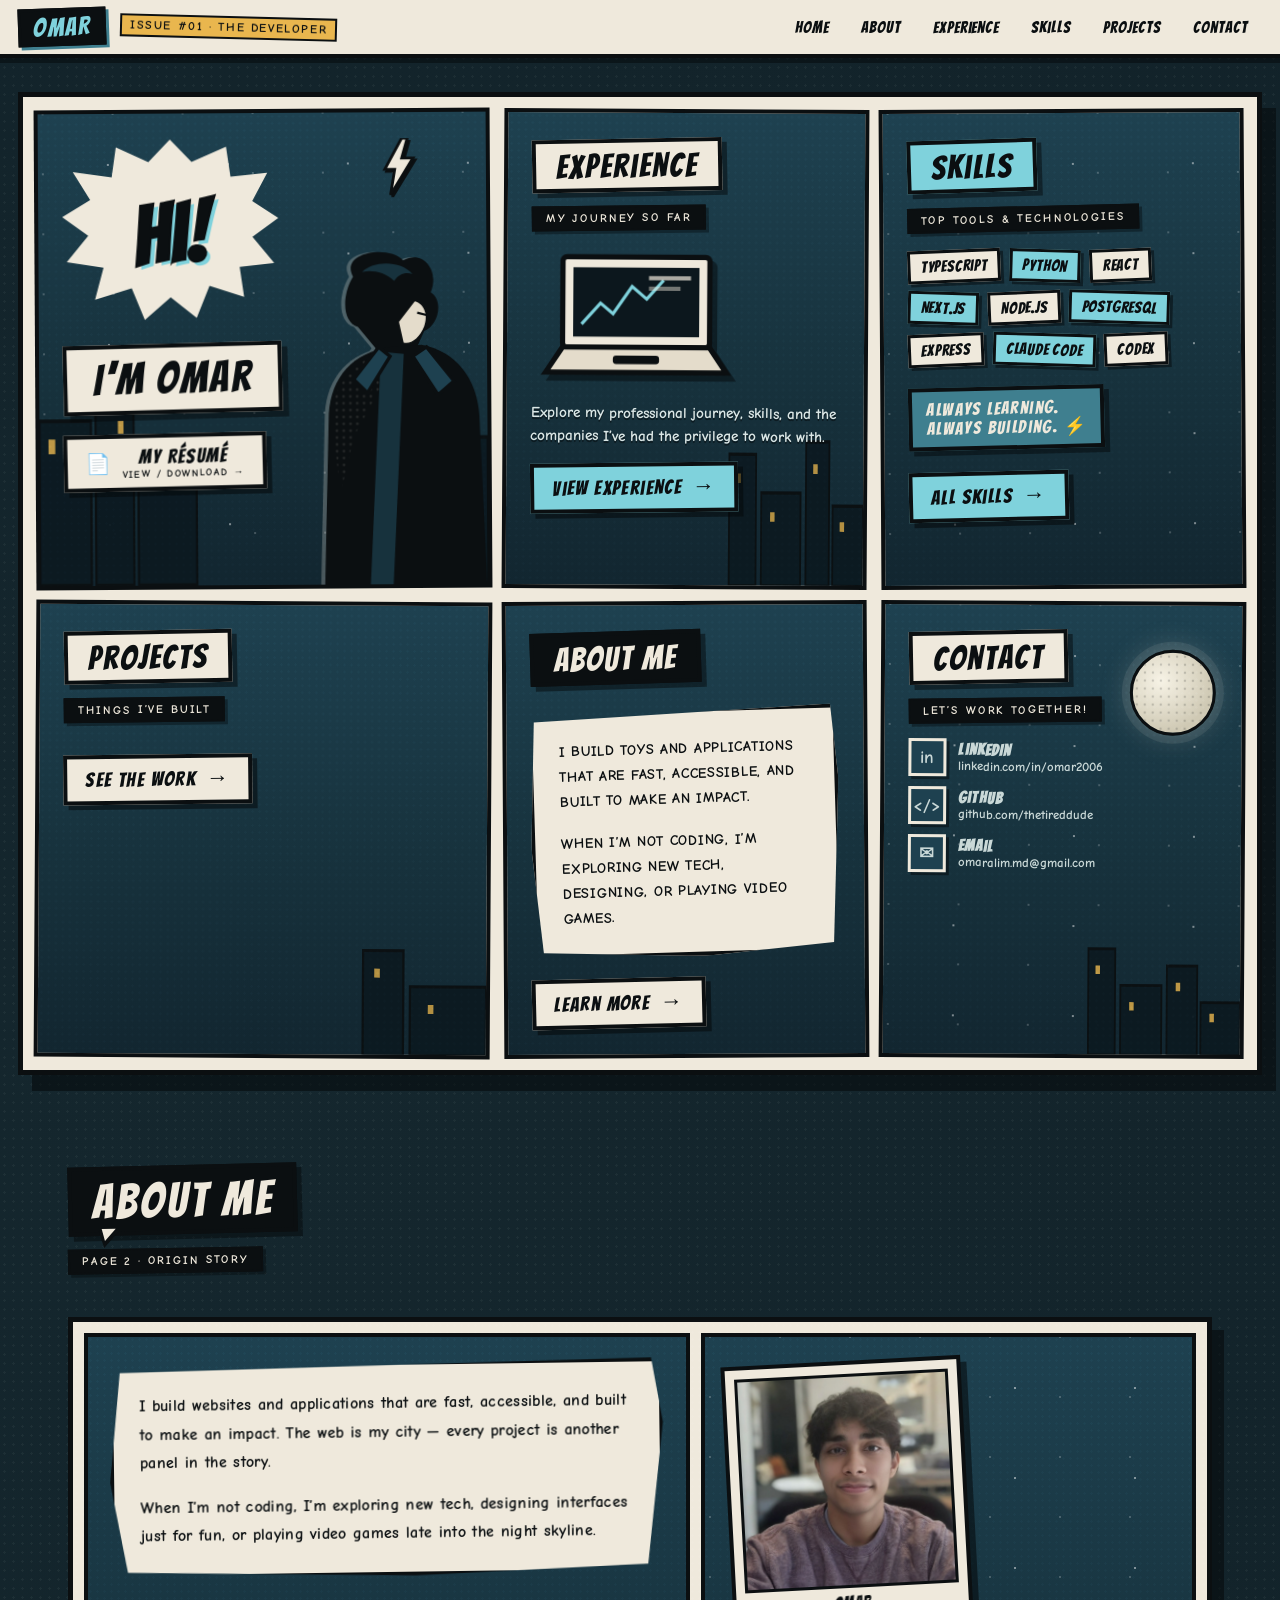
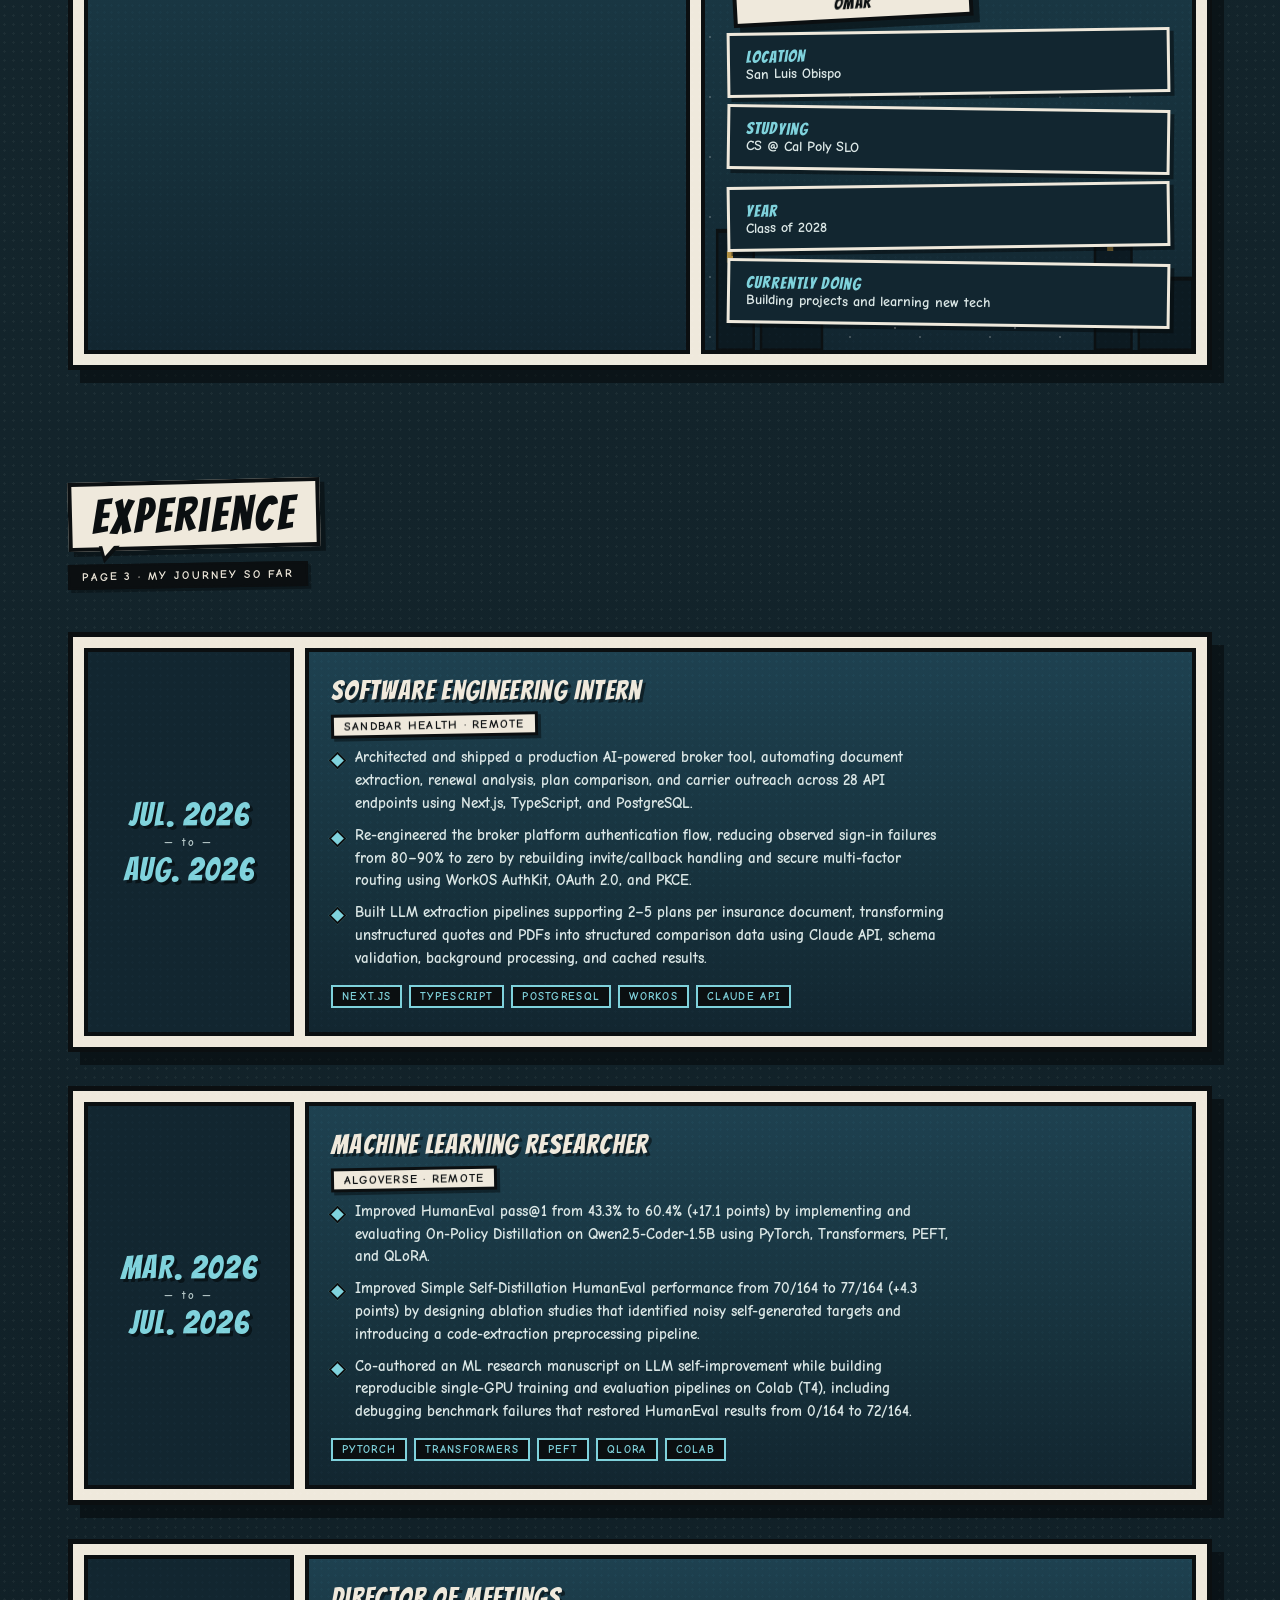
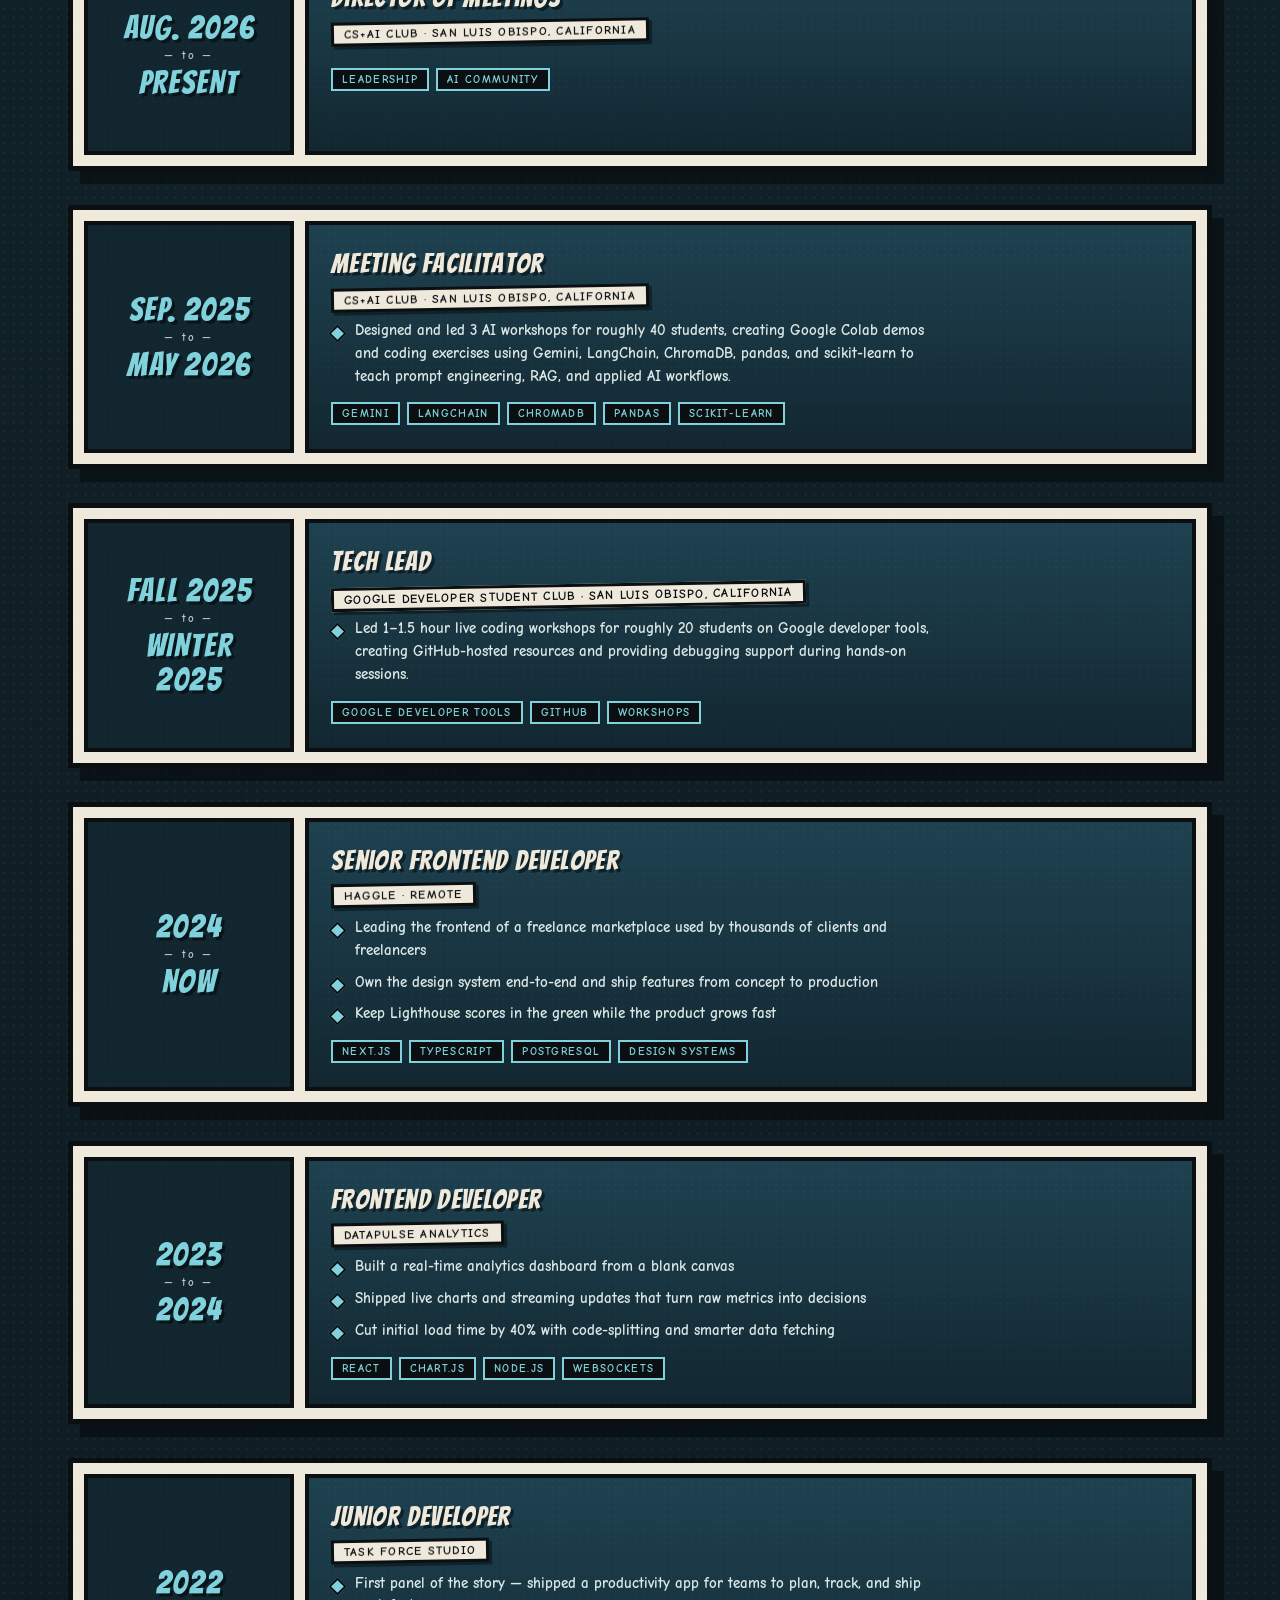
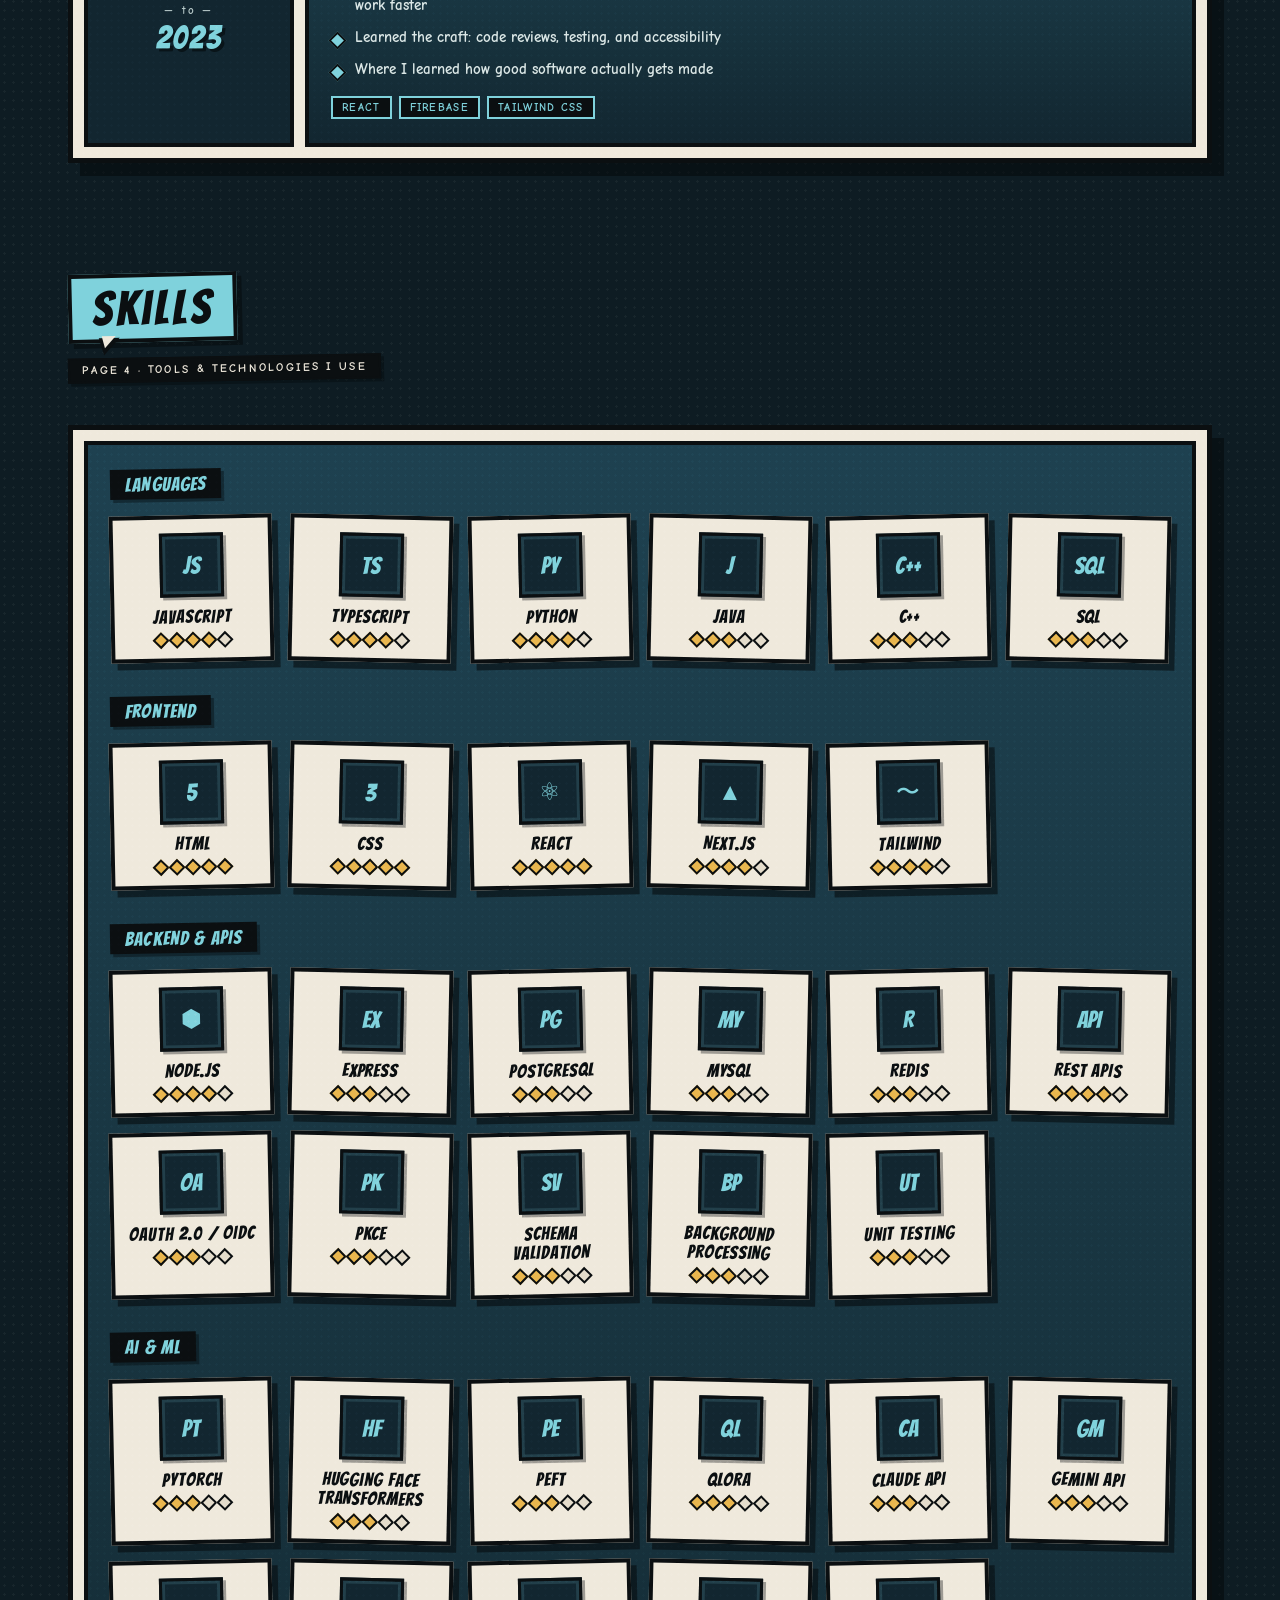
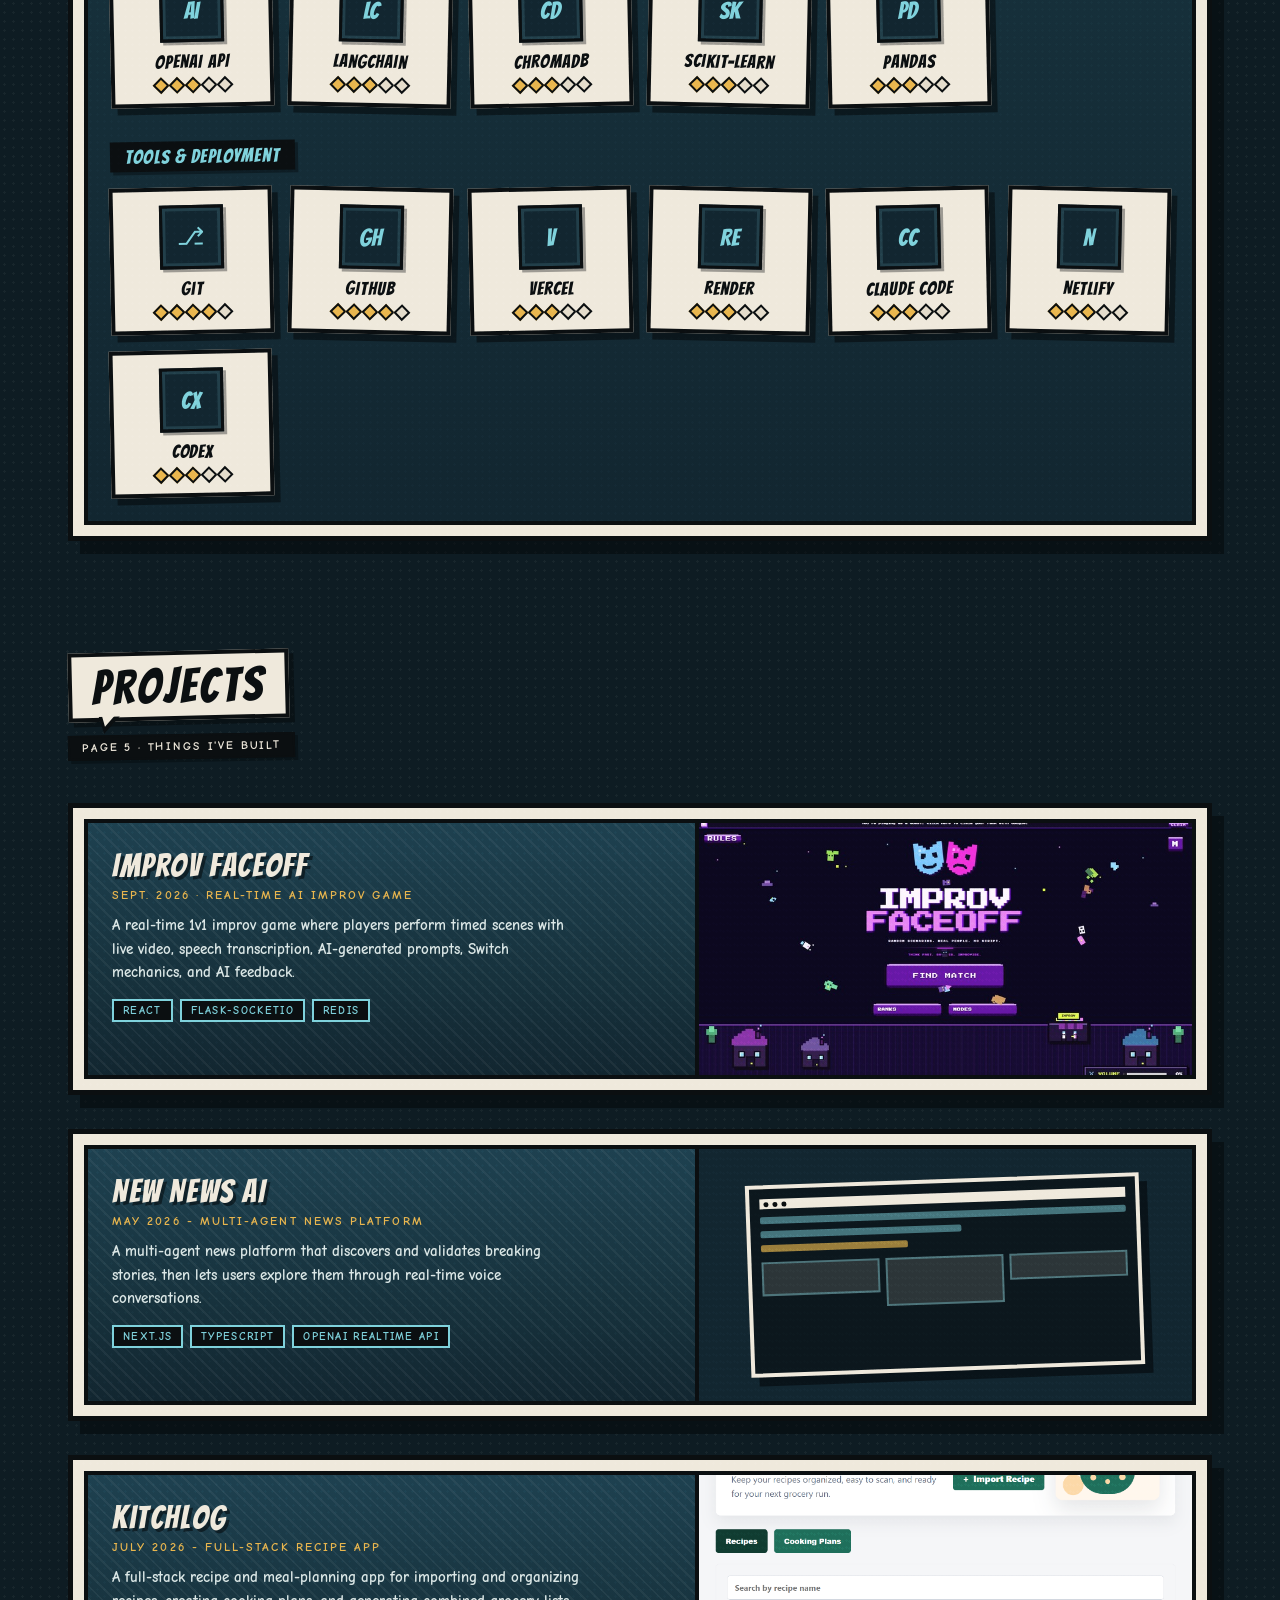
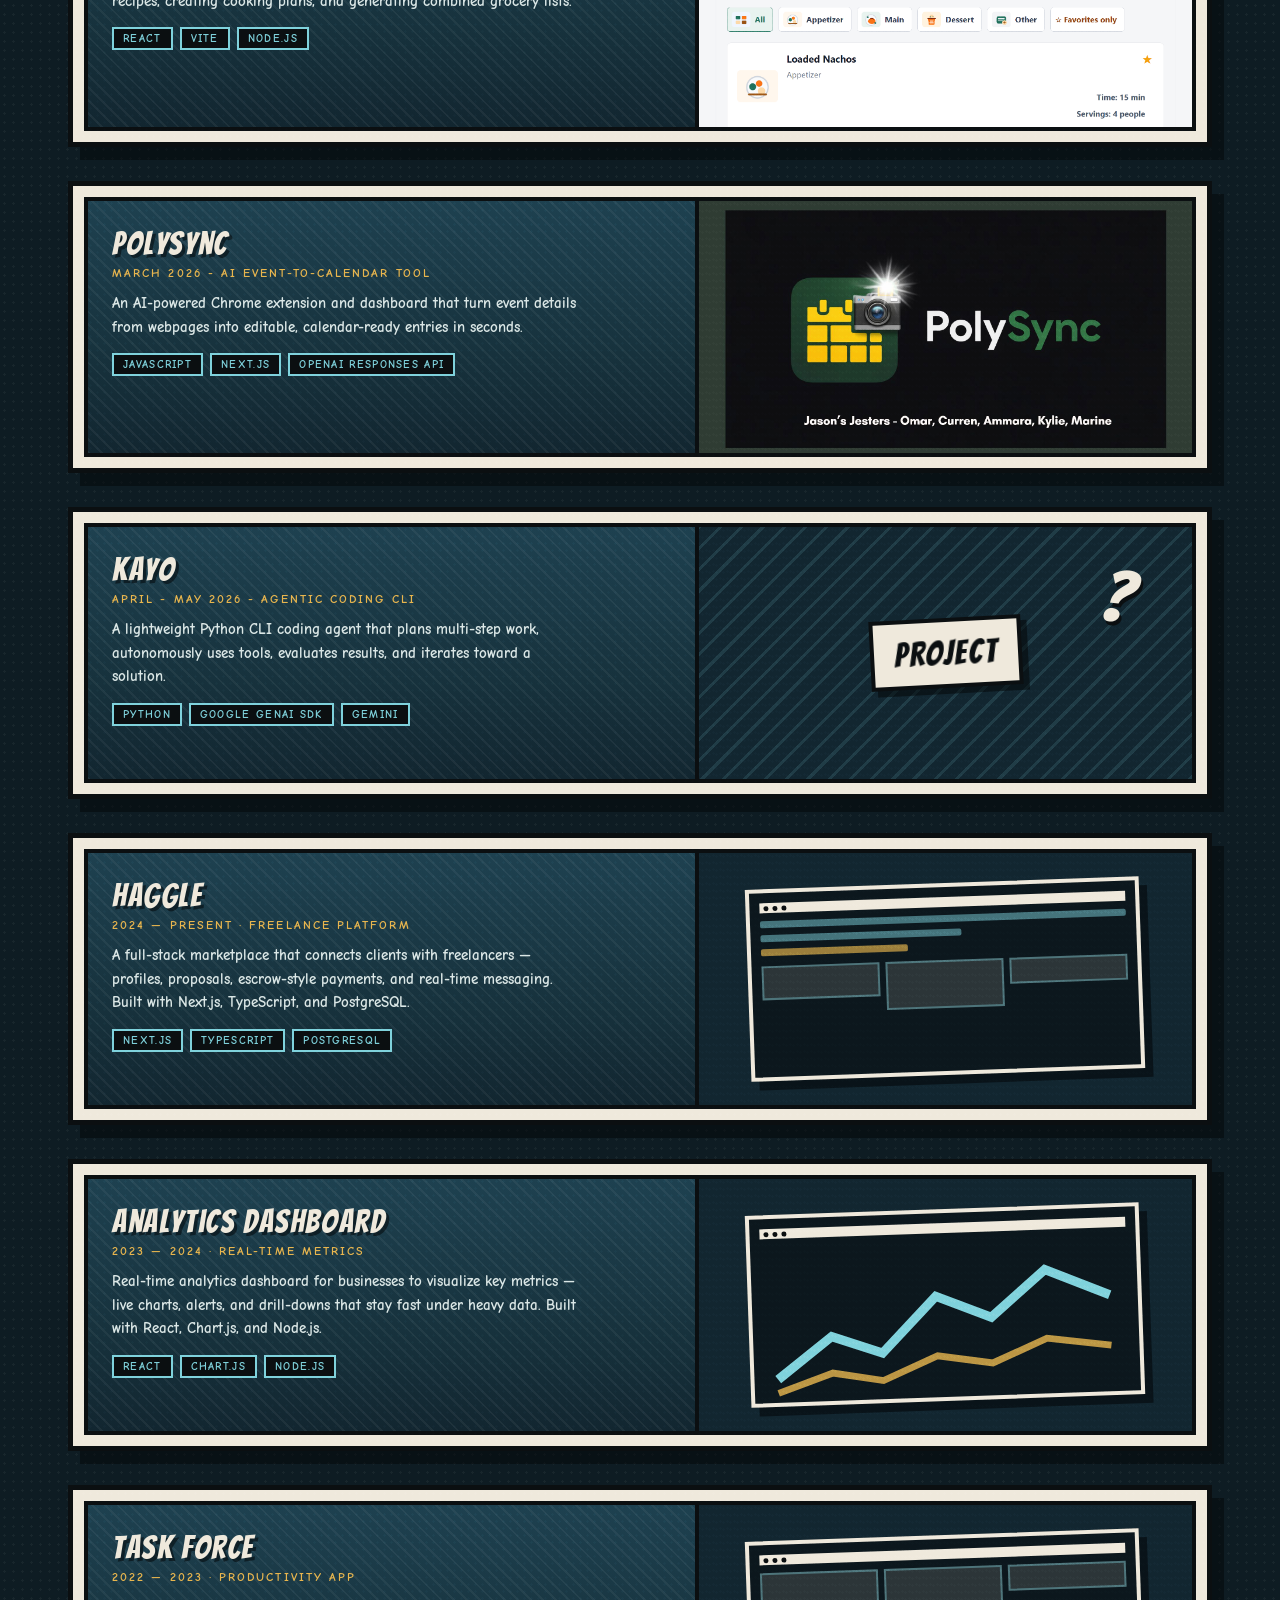
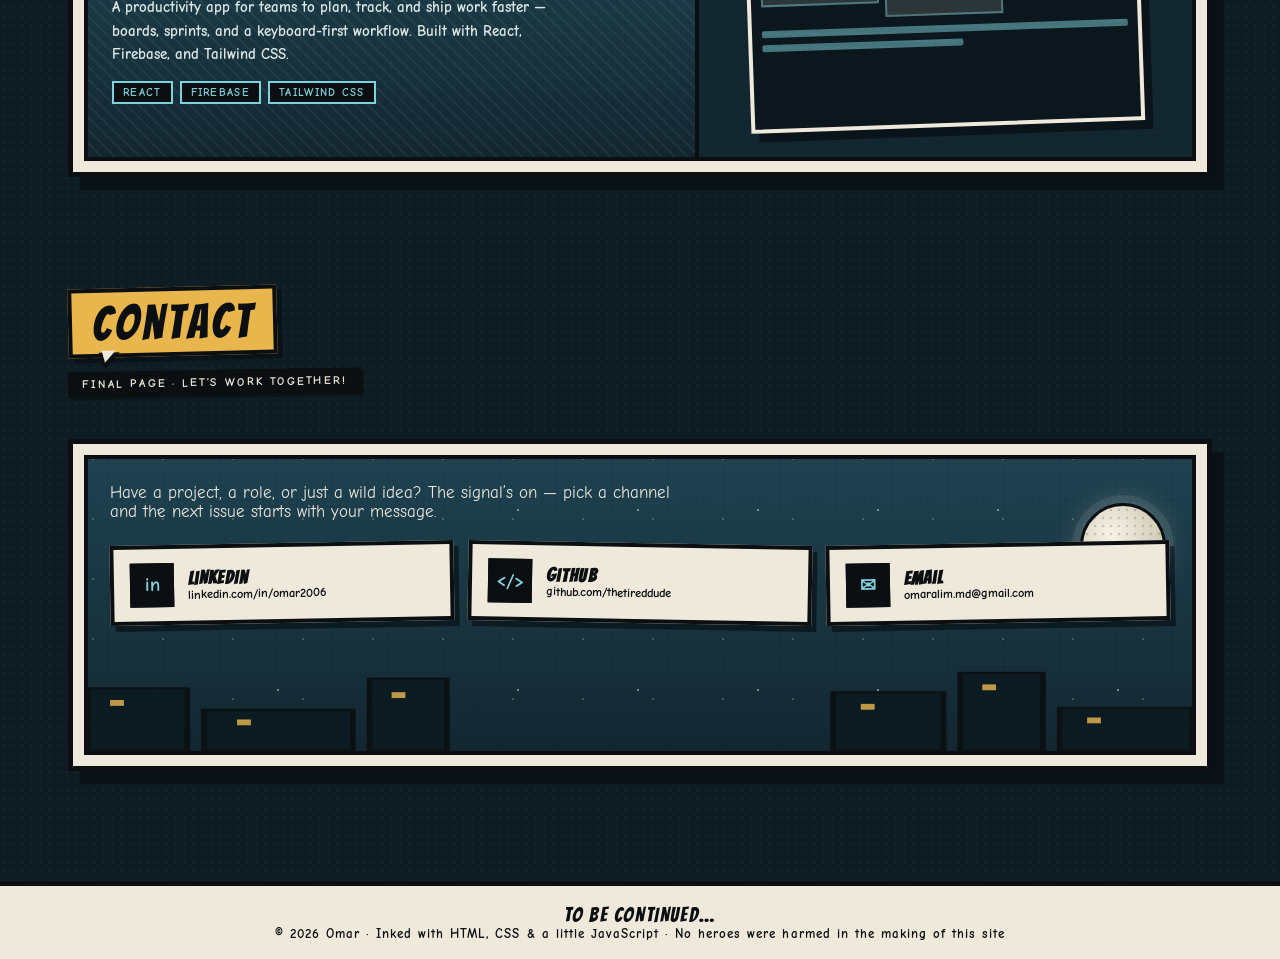
==== commit 13e3ba67: "feat: move about section before experience" ====
--- a/index.html
+++ b/index.html
@@ -17,10 +17,10 @@
   <span class="issue">Issue #01 · The Developer</span>
   <nav aria-label="Sections">
     <a href="#home">Home</a>
+    <a href="#about">About</a>
     <a href="#experience">Experience</a>
     <a href="#skills">Skills</a>
     <a href="#projects">Projects</a>
-    <a href="#about">About</a>
     <a href="#contact">Contact</a>
   </nav>
 </header>
@@ -178,12 +178,46 @@
   </div>
 </section>
 
+<!-- ================= ABOUT ================= -->
+<span class="pagejump" id="about"></span>
+<section class="section" aria-labelledby="ab-h">
+  <div class="section-head reveal">
+    <span class="bubble" id="ab-h" style="background:var(--ink);color:var(--paper)">About Me</span>
+    <br><span class="kicker">Page 2 · Origin story</span>
+  </div>
+
+  <div class="strip about-grid reveal halftone">
+    <span class="sfx" style="top:-18px;left:28px">ZOOM!</span>
+    <div class="cell hatch">
+      <div class="notebox" id="about-description"></div>
+    </div>
+    <div class="cell">
+      <div class="stars"></div>
+      <div class="about-photo">
+        <div class="frame"><img src="assets/images/headshot.jpg" alt="Omar"></div>
+        <span class="cap">OMAR</span>
+      </div>
+      <!-- <span class="photo-note">📷 Placeholder — swap in your photo</span> -->
+      <ul class="facts" id="about-details"></ul>
+      <div class="sky" style="height:26%" aria-hidden="true">
+        <svg viewBox="0 0 400 80" preserveAspectRatio="none">
+          <g fill="#0c1a21" stroke="#0b0f11" stroke-width="2">
+            <rect x="10" y="20" width="30" height="60"/><rect x="46" y="40" width="50" height="40"/>
+            <rect x="320" y="12" width="30" height="68"/><rect x="356" y="44" width="44" height="36"/>
+          </g>
+          <g fill="#e9b64e" opacity=".8"><rect x="18" y="30" width="5" height="6"/><rect x="330" y="24" width="5" height="6"/></g>
+        </svg>
+      </div>
+    </div>
+  </div>
+</section>
+
 <!-- ================= EXPERIENCE ================= -->
 <span class="pagejump" id="experience"></span>
 <section class="section" aria-labelledby="xp-h">
   <div class="section-head reveal">
     <span class="bubble" id="xp-h">Experience</span>
-    <br><span class="kicker">Page 2 · My journey so far</span>
+    <br><span class="kicker">Page 3 · My journey so far</span>
   </div>
   <div id="experience-list" aria-live="polite"></div>
 </section><!-- ================= SKILLS ================= -->
@@ -191,7 +225,7 @@
 <section class="section" aria-labelledby="sk-h">
   <div class="section-head reveal">
     <span class="bubble" id="sk-h" style="background:var(--cyan)">Skills</span>
-    <br><span class="kicker">Page 3 · Tools &amp; technologies I use</span>
+    <br><span class="kicker">Page 4 · Tools &amp; technologies I use</span>
   </div>
   <div class="strip reveal halftone" style="grid-template-columns:1fr">
     <span class="sfx" style="top:-18px;left:28px">ZAP!</span>
@@ -203,44 +237,10 @@
 <section class="section" aria-labelledby="pr-h">
   <div class="section-head reveal">
     <span class="bubble" id="pr-h">Projects</span>
-    <br><span class="kicker">Page 4 · Things I’ve built</span>
+    <br><span class="kicker">Page 5 · Things I've built</span>
   </div>
   <div id="projects-list" aria-live="polite"></div>
-</section><!-- ================= ABOUT ================= -->
-<span class="pagejump" id="about"></span>
-<section class="section" aria-labelledby="ab-h">
-  <div class="section-head reveal">
-    <span class="bubble" id="ab-h" style="background:var(--ink);color:var(--paper)">About Me</span>
-    <br><span class="kicker">Page 5 · Origin story</span>
-  </div>
-
-  <div class="strip about-grid reveal halftone">
-    <span class="sfx" style="top:-18px;left:28px">ZOOM!</span>
-    <div class="cell hatch">
-      <div class="notebox" id="about-description"></div>
-    </div>
-    <div class="cell">
-      <div class="stars"></div>
-      <div class="about-photo">
-        <div class="frame"><img src="assets/images/headshot.jpg" alt="Omar"></div>
-        <span class="cap">OMAR</span>
-      </div>
-      <!-- <span class="photo-note">📷 Placeholder — swap in your photo</span> -->
-      <ul class="facts" id="about-details"></ul>
-      <div class="sky" style="height:26%" aria-hidden="true">
-        <svg viewBox="0 0 400 80" preserveAspectRatio="none">
-          <g fill="#0c1a21" stroke="#0b0f11" stroke-width="2">
-            <rect x="10" y="20" width="30" height="60"/><rect x="46" y="40" width="50" height="40"/>
-            <rect x="320" y="12" width="30" height="68"/><rect x="356" y="44" width="44" height="36"/>
-          </g>
-          <g fill="#e9b64e" opacity=".8"><rect x="18" y="30" width="5" height="6"/><rect x="330" y="24" width="5" height="6"/></g>
-        </svg>
-      </div>
-    </div>
-  </div>
-</section>
-
-<!-- ================= CONTACT ================= -->
+</section><!-- ================= CONTACT ================= -->
 <span class="pagejump" id="contact"></span>
 <section class="section" aria-labelledby="ct-h">
   <div class="section-head reveal">
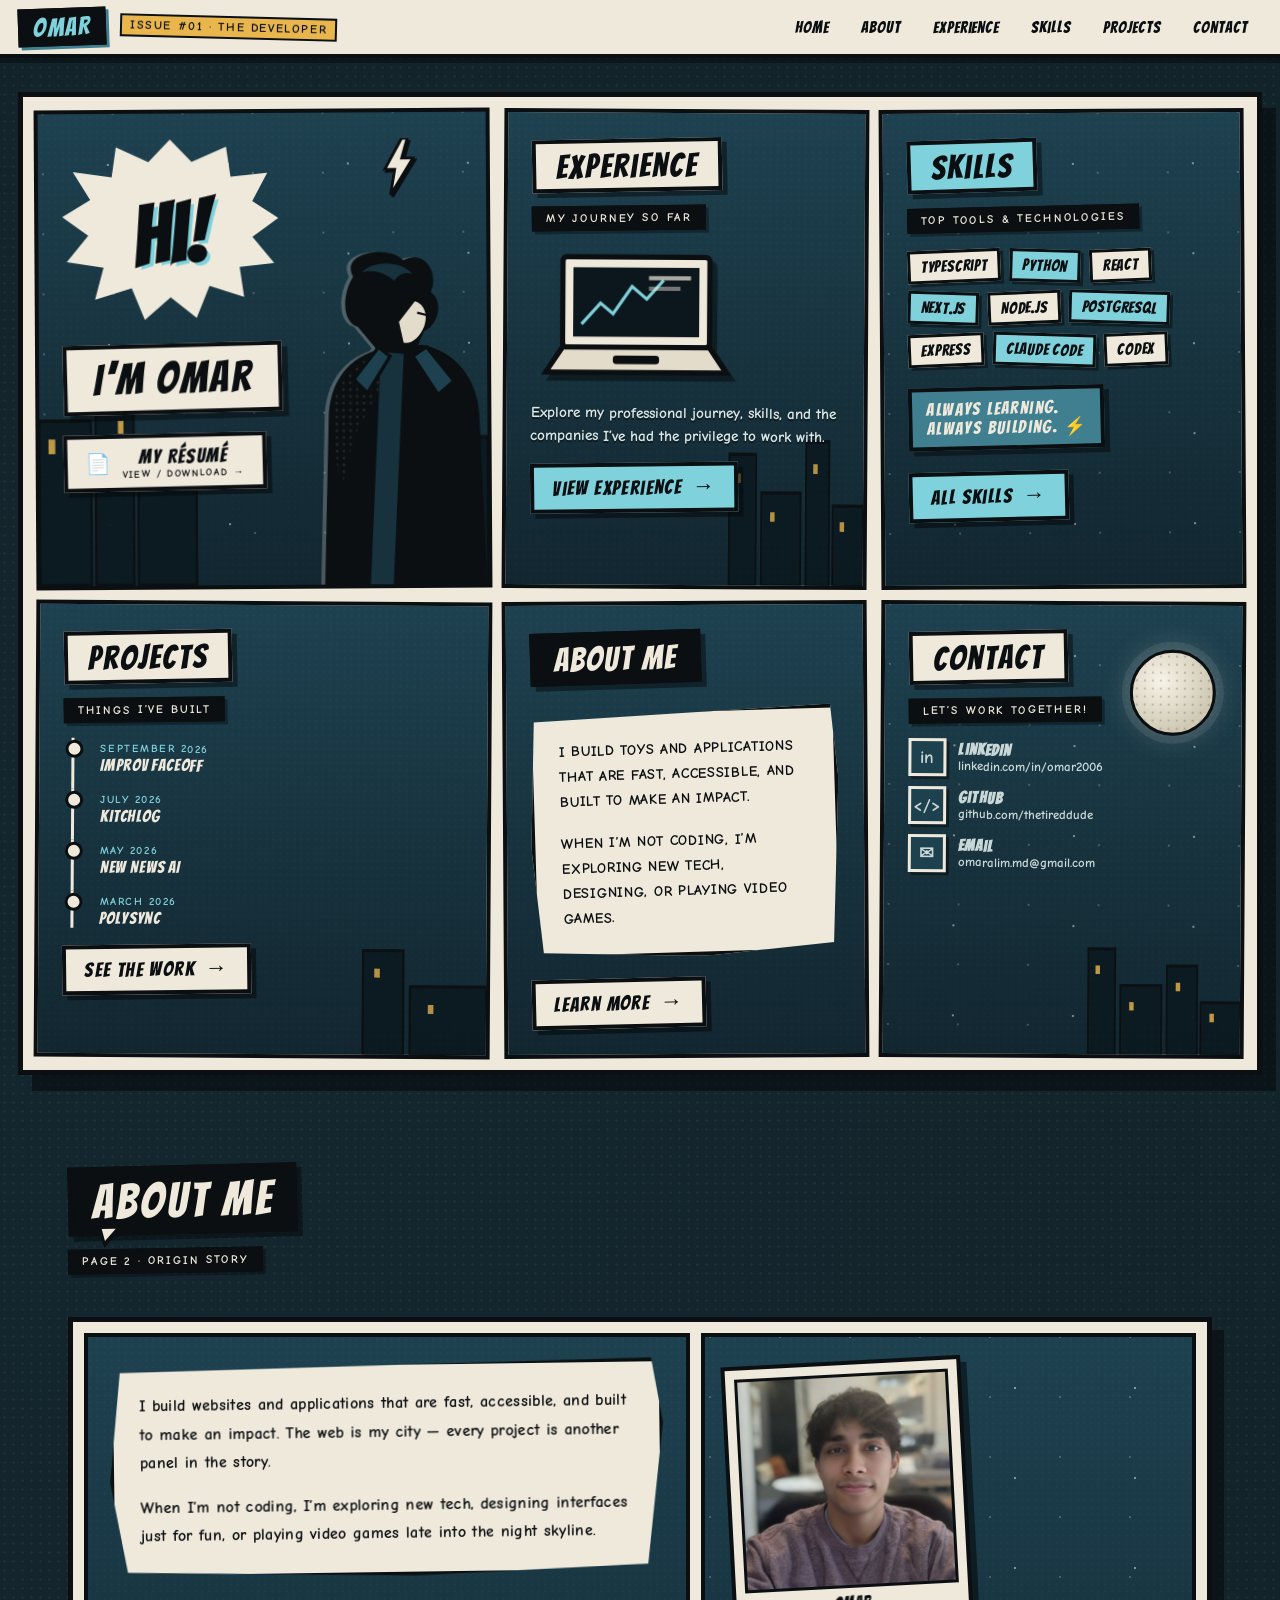
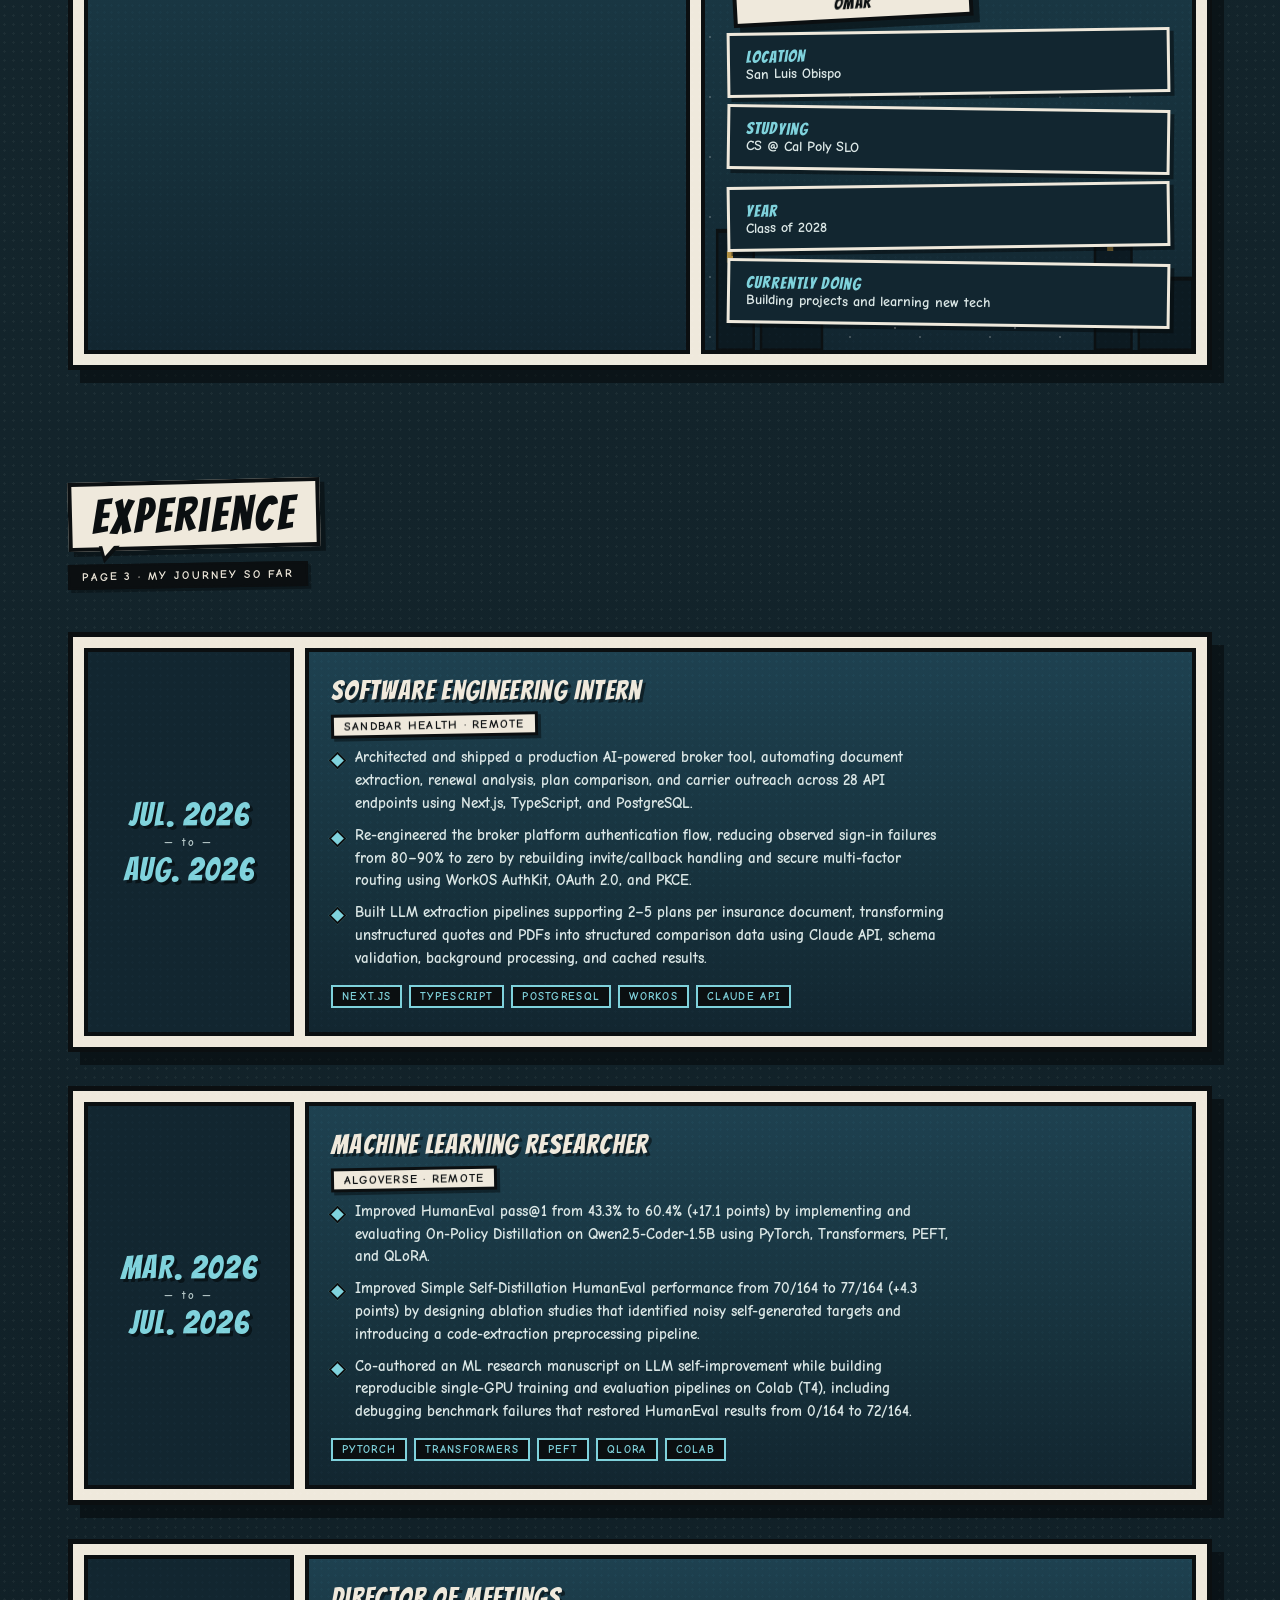
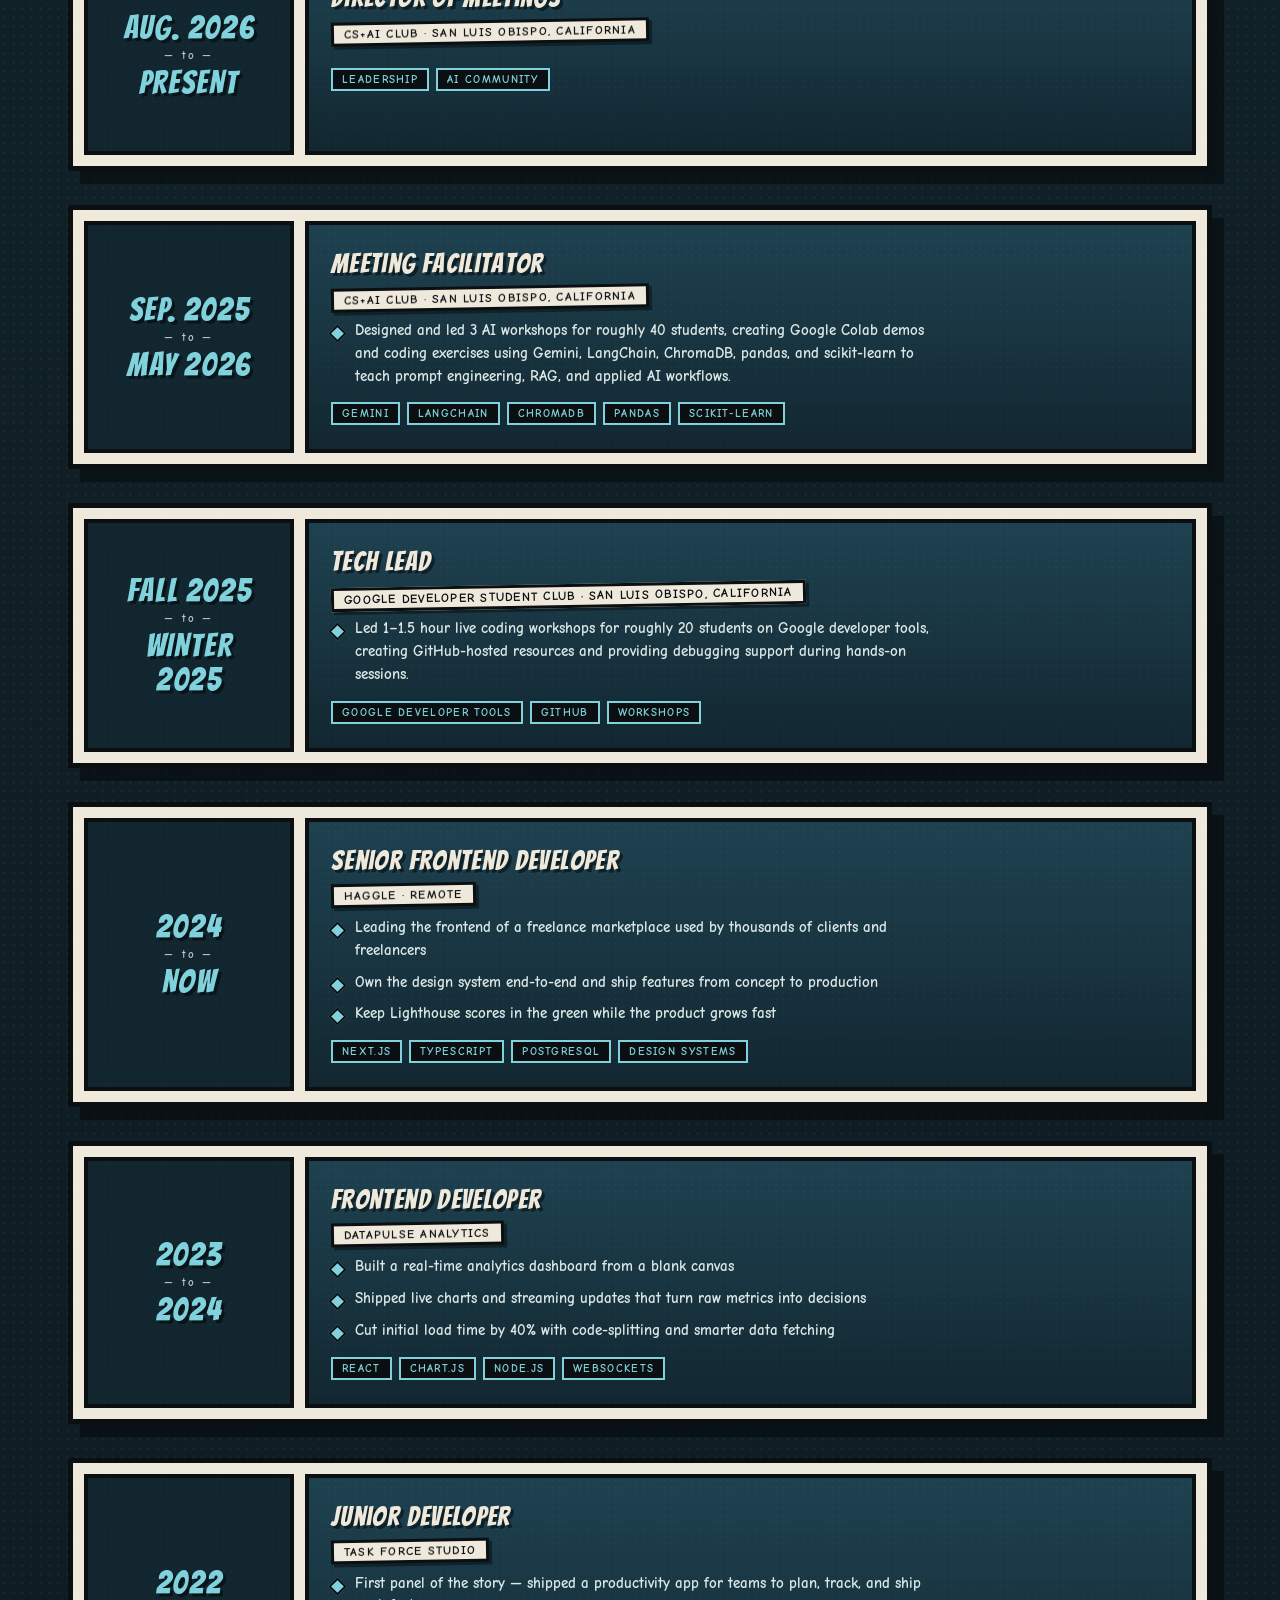
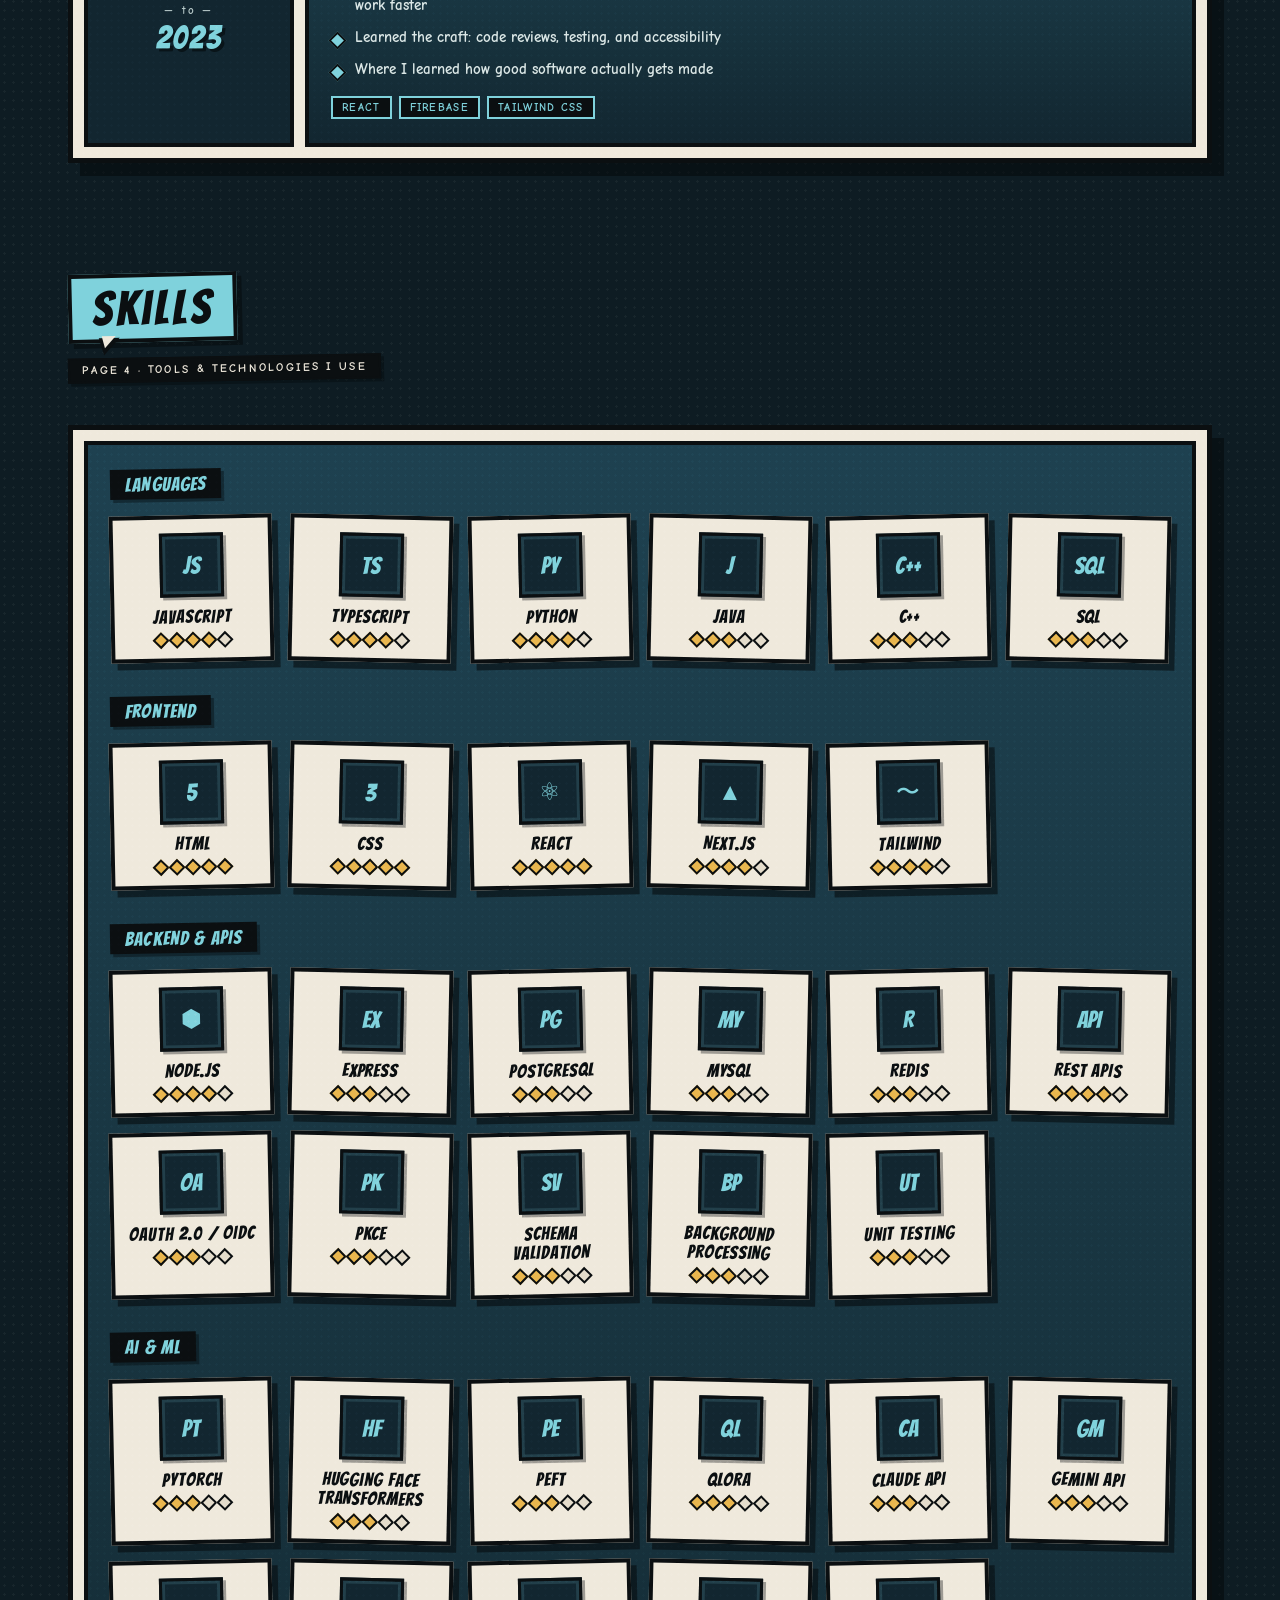
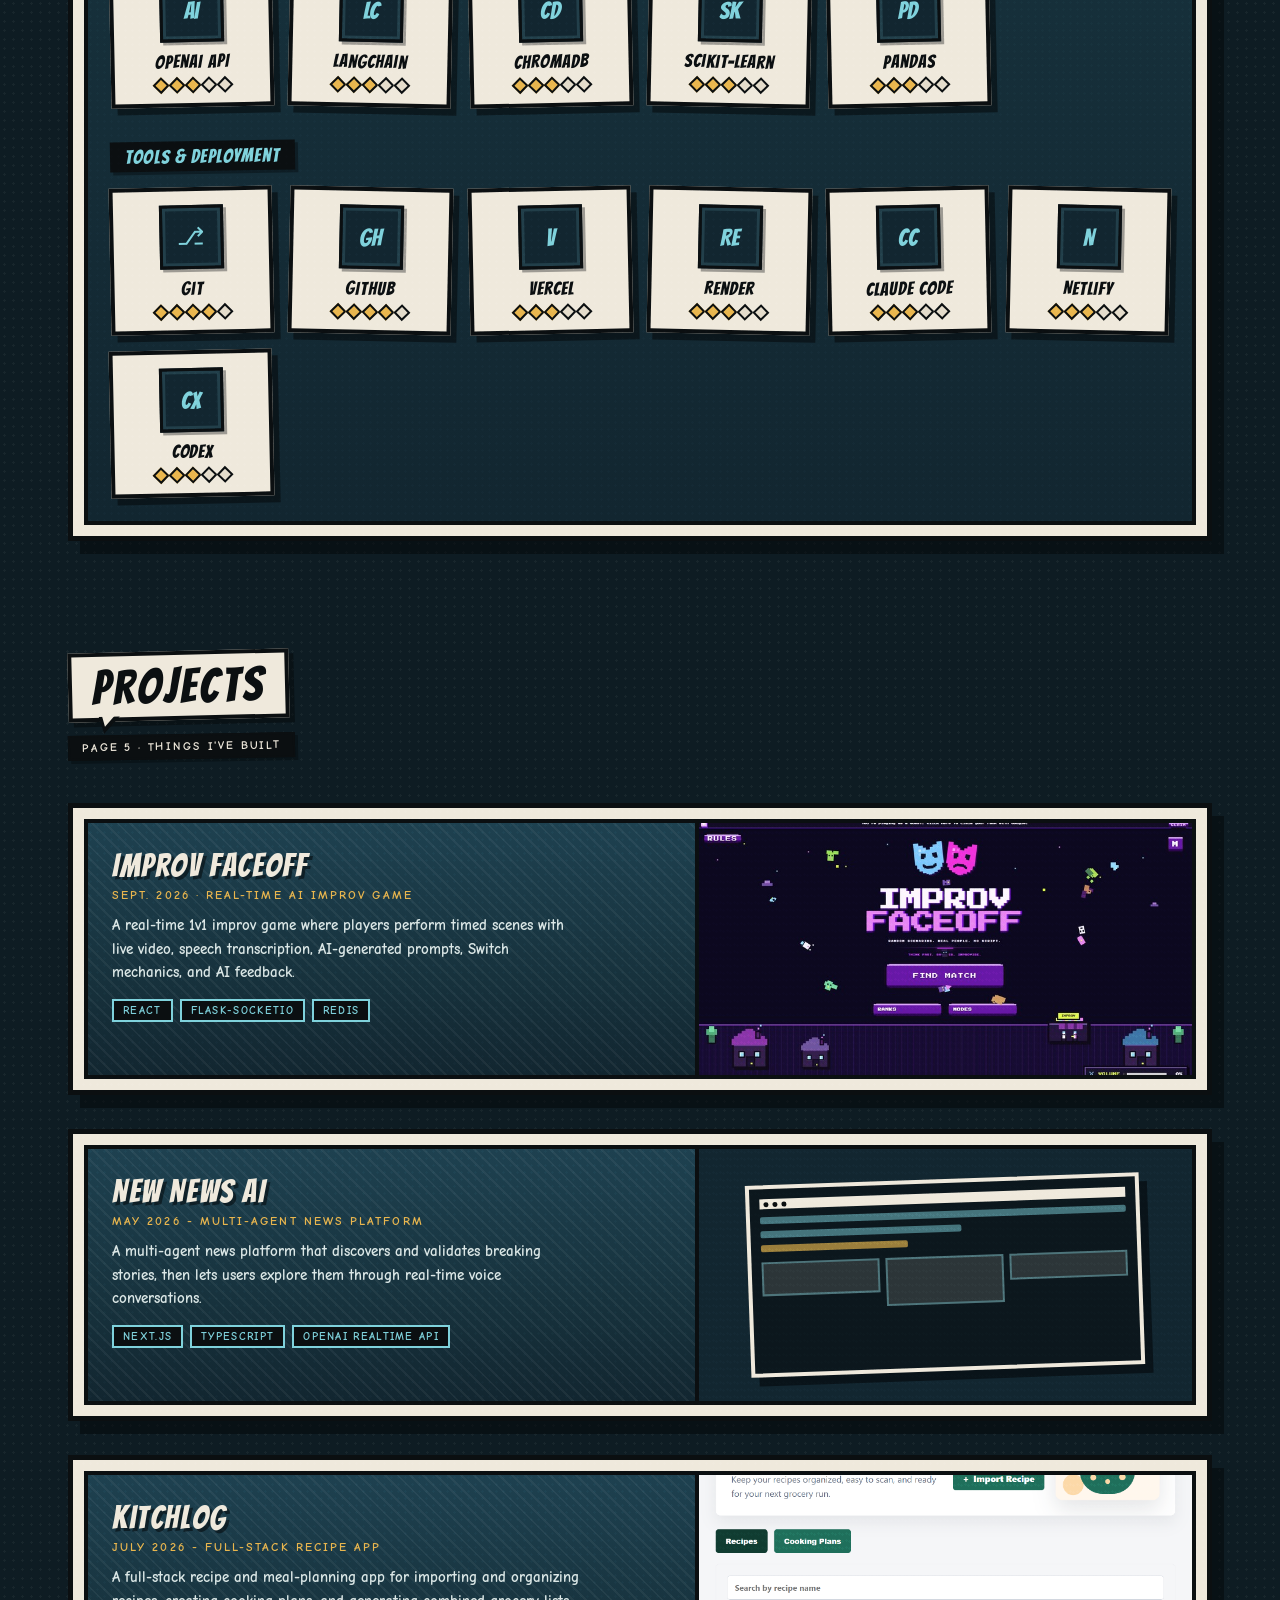
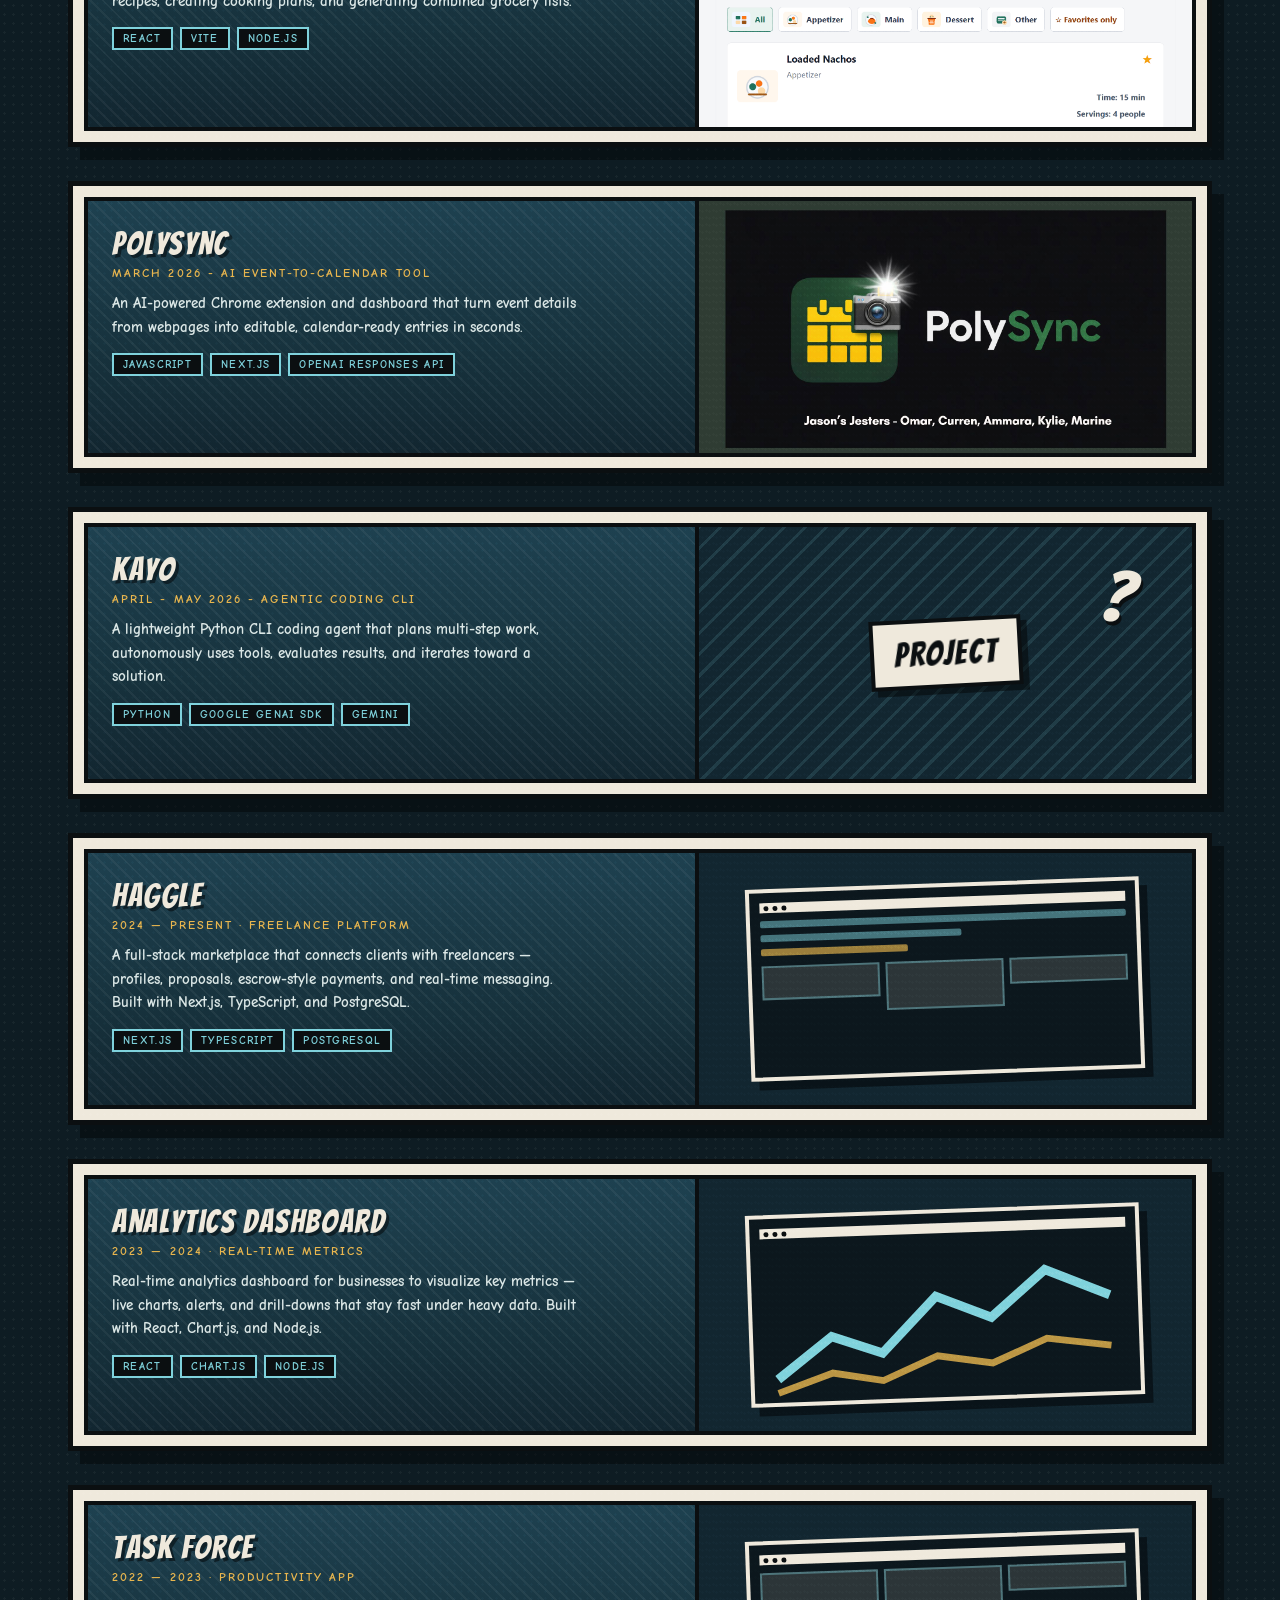
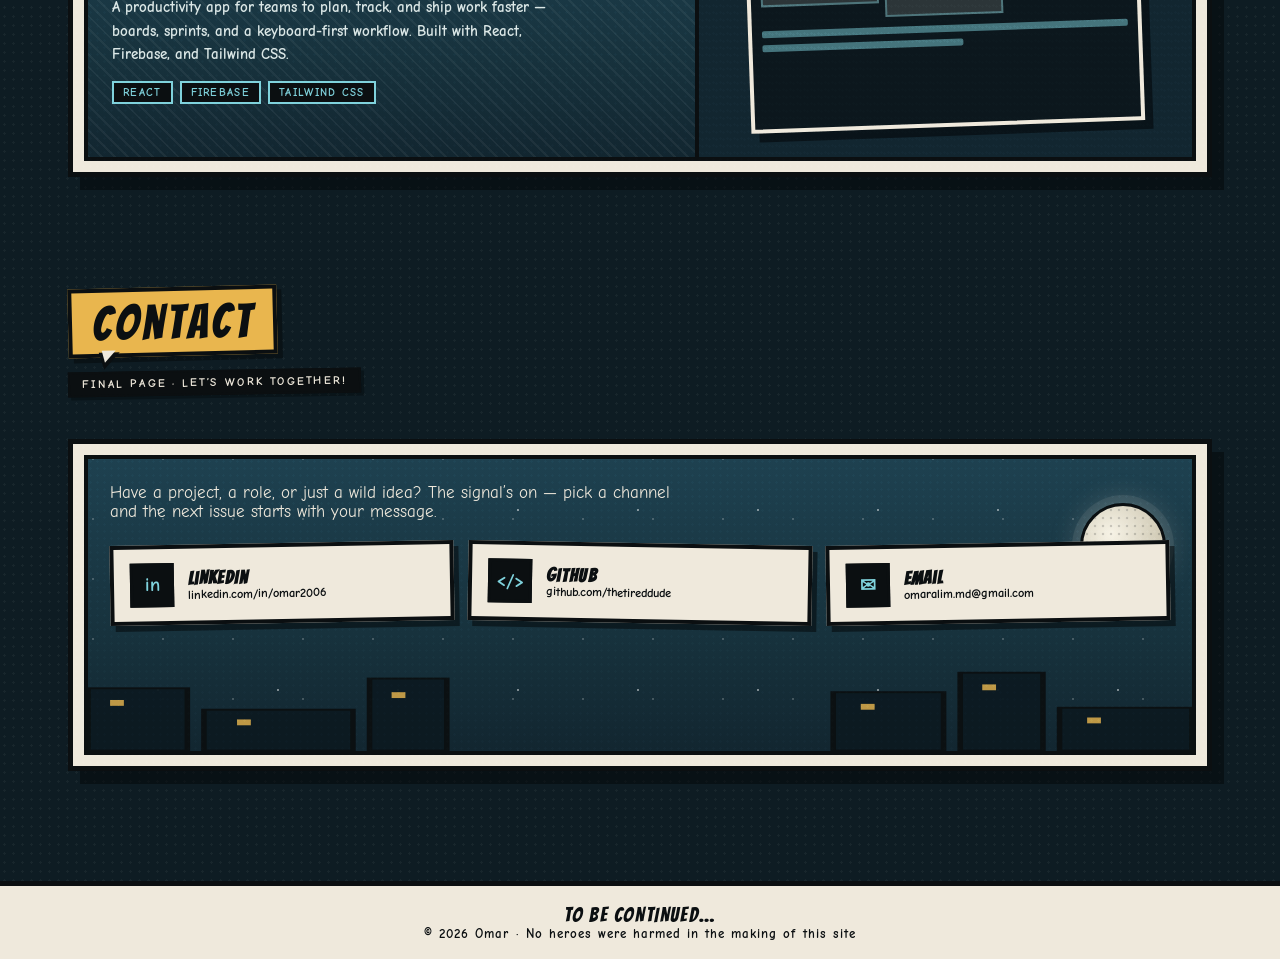
==== commit c5993a47: "feat: update website footer" ====
--- a/index.html
+++ b/index.html
@@ -276,7 +276,7 @@
 
 <footer>
   <span class="display">TO BE CONTINUED…</span><br>
-  © 2026 Omar · Inked with HTML, CSS &amp; a little JavaScript · No heroes were harmed in the making of this site
+  © 2026 Omar · No heroes were harmed in the making of this site
 </footer>
 
 <!-- ================= RÉSUMÉ MODAL ================= -->
